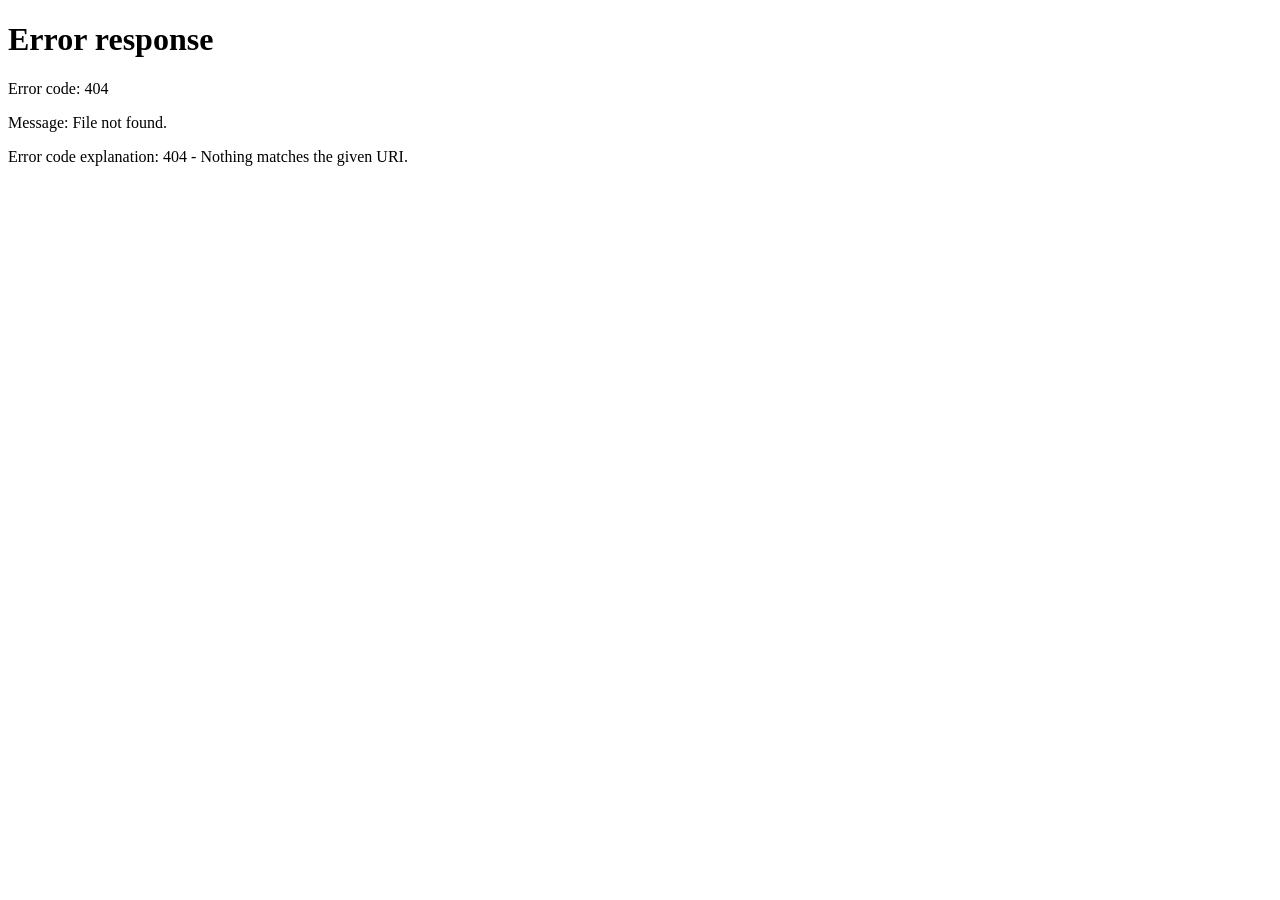
==== auth-service/src/main/resources/templates/dashboard.html @ 46a75a38 "Architecture update, integration and base modules finalised" ====
<!DOCTYPE html>
<html xmlns:th="http://www.thymeleaf.org">
<head>
    <meta charset="UTF-8">
    <title>User Dashboard</title>
    <script src="https://code.jquery.com/jquery-3.6.0.min.js"></script>
    <style>
        body { margin: 0; font-family: 'Segoe UI', sans-serif; background: linear-gradient(135deg, #e0f7fa, #fff3e0); color: #333; }
        .dashboard-container { max-width: 600px; margin: 80px auto; background: white; padding: 2rem; border-radius: 12px; box-shadow: 0 10px 25px rgba(0,0,0,0.1); }
        h1 { text-align: center; color: #00796b; }
        .info { margin-top: 2rem; font-size: 1.2rem; }
        .info p { margin: 0.8rem 0; }
        .label { font-weight: bold; color: #555; }
        .logout { display: block; margin-top: 2rem; text-align: center; }
        .logout button { padding: 10px 20px; background-color: #ff7043; color: white; border: none; cursor: pointer; border-radius: 5px; font-weight: bold; }
        .logout button:hover { background-color: #f4511e; }
    </style>
</head>
<body>
<div class="dashboard-container">
    <h1>Welcome, <span id="username">Loading...</span>!</h1>
    <div class="info">
        <p><span class="label">Role:</span> <span id="role">...</span></p>
        <p><span class="label">Today's Date:</span> <span id="today">...</span></p>
    </div>
    <div class="logout">
        <button onclick="logout()">Logout</button>
    </div>
</div>

<script>
    $(document).ready(function() {
        const token = localStorage.getItem("accessToken");
        if (!token) {
            window.location.href = "/login";
            return;
        }

        $.ajax({
            url: "/api/v1/auth/me",
            method: "GET",
            headers: { "Authorization": "Bearer " + token },
            success: function(data) {
                $("#username").text(data.username);
                $("#role").text(data.roles);
                
                const options = { year: 'numeric', month: 'long', day: 'numeric' };
                $("#today").text(new Date().toLocaleDateString(undefined, options));
            },
            error: function(xhr) {
                if(xhr.status === 401) {
                    // Token likely expired, try refresh or logout
                   // Simple logout for now, ideally implement refresh logic here too
                   logout();
                } else {
                    alert("Failed to load profile.");
                }
            }
        });
    });

    function logout() {
        localStorage.removeItem("accessToken");
        window.location.href = "/login";
    }
</script>
</body>
</html>
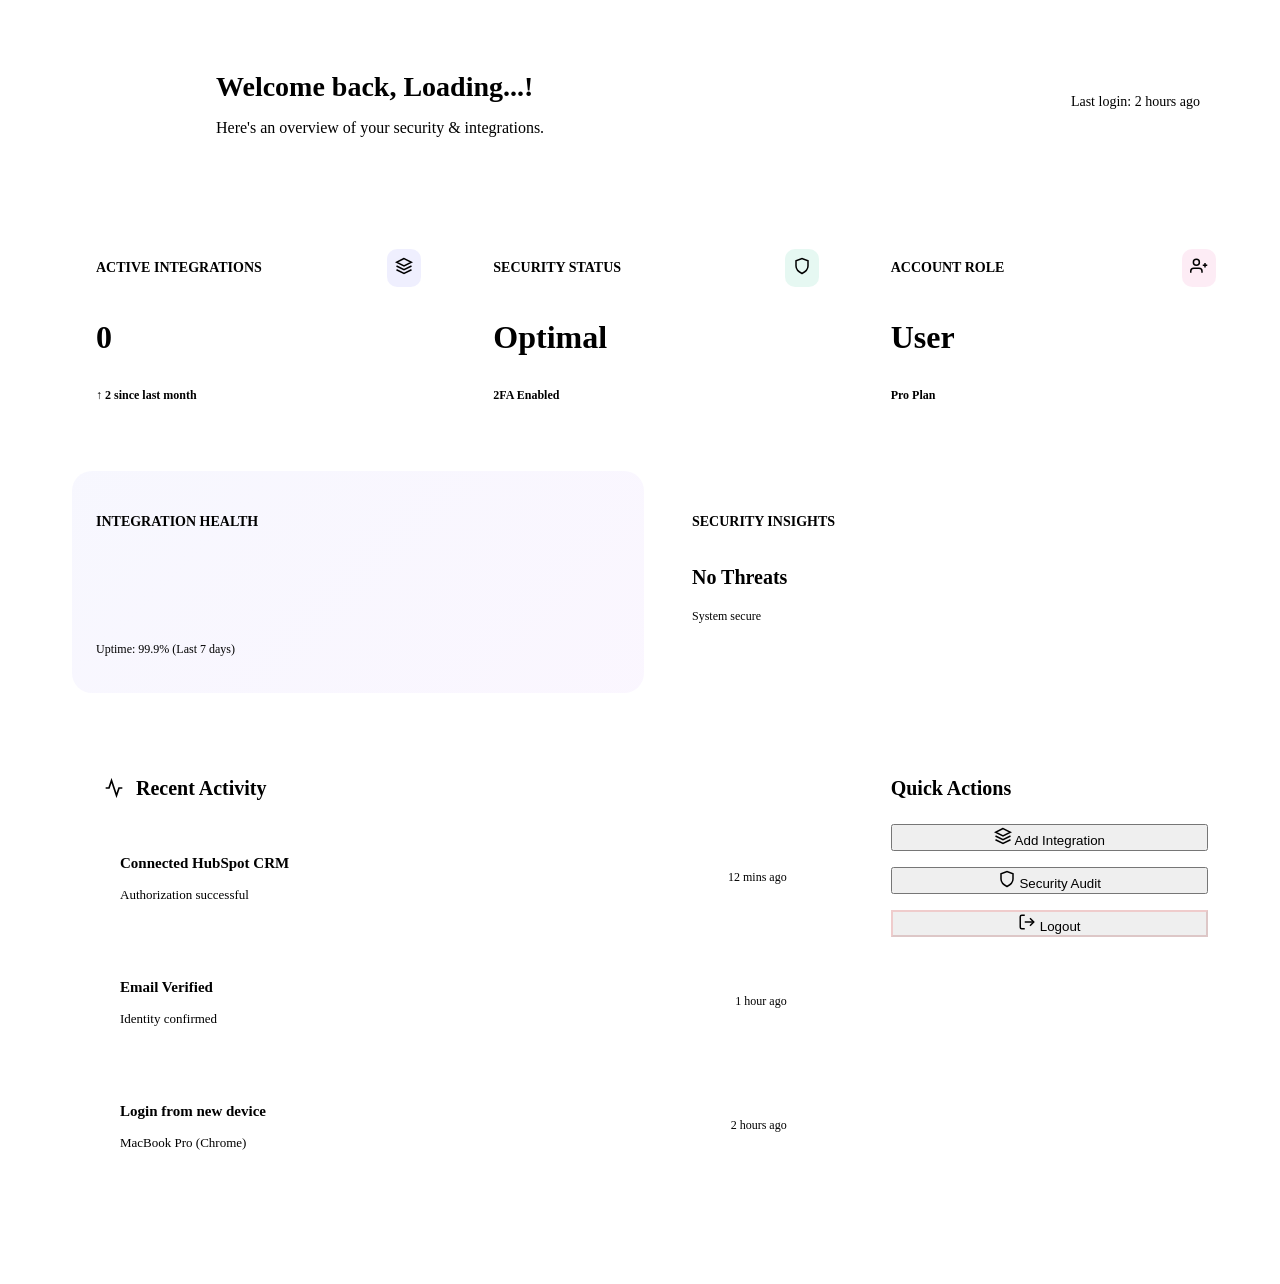
==== commit 16077f2a: "feat: Implement a redesigned dashboard UI with integration management features and new styling, alon" ====
--- a/auth-service/src/main/resources/templates/dashboard.html
+++ b/auth-service/src/main/resources/templates/dashboard.html
@@ -1,68 +1,239 @@
 <!DOCTYPE html>
 <html xmlns:th="http://www.thymeleaf.org">
-<head>
-    <meta charset="UTF-8">
-    <title>User Dashboard</title>
-    <script src="https://code.jquery.com/jquery-3.6.0.min.js"></script>
-    <style>
-        body { margin: 0; font-family: 'Segoe UI', sans-serif; background: linear-gradient(135deg, #e0f7fa, #fff3e0); color: #333; }
-        .dashboard-container { max-width: 600px; margin: 80px auto; background: white; padding: 2rem; border-radius: 12px; box-shadow: 0 10px 25px rgba(0,0,0,0.1); }
-        h1 { text-align: center; color: #00796b; }
-        .info { margin-top: 2rem; font-size: 1.2rem; }
-        .info p { margin: 0.8rem 0; }
-        .label { font-weight: bold; color: #555; }
-        .logout { display: block; margin-top: 2rem; text-align: center; }
-        .logout button { padding: 10px 20px; background-color: #ff7043; color: white; border: none; cursor: pointer; border-radius: 5px; font-weight: bold; }
-        .logout button:hover { background-color: #f4511e; }
-    </style>
-</head>
-<body>
-<div class="dashboard-container">
-    <h1>Welcome, <span id="username">Loading...</span>!</h1>
-    <div class="info">
-        <p><span class="label">Role:</span> <span id="role">...</span></p>
-        <p><span class="label">Today's Date:</span> <span id="today">...</span></p>
+
+<head th:replace="~{fragments :: head('Dashboard')}"></head>
+
+<body style="background-color: var(--bg-darker);">
+    <nav th:replace="~{fragments :: navbar}"></nav>
+
+    <div style="max-width: 1400px; margin: 0 auto; display: flex; gap: 2rem; padding: 0 2rem 4rem;">
+        <!-- Sidebar -->
+        <aside th:replace="~{fragments :: sidebar}"></aside>
+
+        <!-- Main Content -->
+        <main style="flex: 1; display: flex; flex-direction: column; gap: 2rem;">
+            <!-- Profile Hero -->
+            <section class="glass animate-slide-up"
+                style="padding: 2.5rem; border-radius: 24px; display: flex; align-items: center; justify-content: space-between;">
+                <div style="display: flex; align-items: center; gap: 1.5rem;">
+                    <div
+                        style="width: 80px; height: 80px; background: linear-gradient(135deg, var(--primary), var(--secondary)); border-radius: 20px; display: flex; align-items: center; justify-content: center; font-size: 2rem; font-weight: 700; color: white; box-shadow: var(--shadow-lg);">
+                        <span id="user-initial">?</span>
+                    </div>
+                    <div>
+                        <h1 style="font-size: 1.75rem; font-weight: 700; margin-bottom: 0.25rem;">Welcome back, <span
+                                id="display-username" class="text-gradient">Loading...</span>!</h1>
+                        <p style="color: var(--text-muted); font-size: 1rem;">Here's an overview of your security &
+                            integrations.</p>
+                    </div>
+                </div>
+                <div style="text-align: right;">
+                    <p id="today-date" style="font-weight: 600; color: var(--text-main);"></p>
+                    <p style="font-size: 0.875rem; color: var(--text-dim);">Last login: 2 hours ago</p>
+                </div>
+            </section>
+
+            <!-- Stats Grid -->
+            <section style="display: grid; grid-template-columns: repeat(auto-fit, minmax(240px, 1fr)); gap: 1.5rem;"
+                class="animate-slide-up">
+                <div class="glass" style="padding: 1.5rem; border-radius: 20px;">
+                    <div
+                        style="display: flex; align-items: center; justify-content: space-between; margin-bottom: 1rem;">
+                        <span style="color: var(--text-muted); font-size: 0.875rem; font-weight: 600;">ACTIVE
+                            INTEGRATIONS</span>
+                        <div
+                            style="color: var(--primary-light); background: rgba(99, 102, 241, 0.1); padding: 0.5rem; border-radius: 10px;">
+                            <svg width="18" height="18" viewBox="0 0 24 24" fill="none" stroke="currentColor"
+                                stroke-width="2">
+                                <path d="M12 2L2 7l10 5 10-5-10-5zM2 17l10 5 10-5M2 12l10 5 10-5" />
+                            </svg>
+                        </div>
+                    </div>
+                    <p id="integration-count" style="font-size: 2rem; font-weight: 700;">0</p>
+                    <p style="font-size: 0.75rem; color: var(--success); margin-top: 0.5rem; font-weight: 600;">↑ 2
+                        since last month</p>
+                </div>
+
+                <div class="glass" style="padding: 1.5rem; border-radius: 20px;">
+                    <div
+                        style="display: flex; align-items: center; justify-content: space-between; margin-bottom: 1rem;">
+                        <span style="color: var(--text-muted); font-size: 0.875rem; font-weight: 600;">SECURITY
+                            STATUS</span>
+                        <div
+                            style="color: var(--success); background: rgba(16, 185, 129, 0.1); padding: 0.5rem; border-radius: 10px;">
+                            <svg width="18" height="18" viewBox="0 0 24 24" fill="none" stroke="currentColor"
+                                stroke-width="2">
+                                <path d="M12 22s8-4 8-10V5l-8-3-8 3v7c0 6 8 10 8 10z" />
+                            </svg>
+                        </div>
+                    </div>
+                    <p style="font-size: 2rem; font-weight: 700;">Optimal</p>
+                    <p style="font-size: 0.75rem; color: var(--text-dim); margin-top: 0.5rem; font-weight: 600;">2FA
+                        Enabled</p>
+                </div>
+
+                <div class="glass" style="padding: 1.5rem; border-radius: 20px;">
+                    <div
+                        style="display: flex; align-items: center; justify-content: space-between; margin-bottom: 1rem;">
+                        <span style="color: var(--text-muted); font-size: 0.875rem; font-weight: 600;">ACCOUNT
+                            ROLE</span>
+                        <div
+                            style="color: var(--secondary-light); background: rgba(236, 72, 153, 0.1); padding: 0.5rem; border-radius: 10px;">
+                            <svg width="18" height="18" viewBox="0 0 24 24" fill="none" stroke="currentColor"
+                                stroke-width="2">
+                                <path d="M16 21v-2a4 4 0 0 0-4-4H5a4 4 0 0 0-4 4v2" />
+                                <circle cx="8.5" cy="7" r="4" />
+                                <line x1="20" y1="8" x2="20" y2="14" />
+                                <line x1="23" y1="11" x2="17" y2="11" />
+                            </svg>
+                        </div>
+                    </div>
+                    <p id="user-role" style="font-size: 2rem; font-weight: 700;">User</p>
+                    <p style="font-size: 0.75rem; color: var(--text-dim); margin-top: 0.5rem; font-weight: 600;">Pro
+                        Plan</p>
+                </div>
+            </section>
+
+            <!-- Insights Grid -->
+            <section style="display: grid; grid-template-columns: repeat(auto-fit, minmax(300px, 1fr)); gap: 1.5rem;" class="animate-slide-up">
+                <div class="glass" style="padding: 1.5rem; border-radius: 20px; background: linear-gradient(135deg, rgba(99, 102, 241, 0.05), rgba(168, 85, 247, 0.05));">
+                    <h4 style="font-size: 0.875rem; color: var(--text-muted); margin-bottom: 1rem;">INTEGRATION HEALTH</h4>
+                    <div style="display: flex; gap: 1rem; align-items: flex-end;">
+                        <div style="flex: 1; height: 40px; background: var(--success); opacity: 0.3; border-radius: 4px;"></div>
+                        <div style="flex: 1; height: 60px; background: var(--success); opacity: 0.5; border-radius: 4px;"></div>
+                        <div style="flex: 1; height: 30px; background: var(--success); opacity: 0.4; border-radius: 4px;"></div>
+                        <div style="flex: 1; height: 80px; background: var(--success); border-radius: 4px;"></div>
+                        <div style="flex: 1; height: 70px; background: var(--success); opacity: 0.8; border-radius: 4px;"></div>
+                    </div>
+                    <p style="font-size: 0.75rem; color: var(--text-dim); margin-top: 1rem;">Uptime: 99.9% (Last 7 days)</p>
+                </div>
+
+                <div class="glass" style="padding: 1.5rem; border-radius: 20px;">
+                    <h4 style="font-size: 0.875rem; color: var(--text-muted); margin-bottom: 1rem;">SECURITY INSIGHTS</h4>
+                    <div style="display: flex; align-items: center; gap: 1rem;">
+                        <div style="flex: 1;">
+                            <p style="font-size: 1.25rem; font-weight: 700;">No Threats</p>
+                            <p style="font-size: 0.75rem; color: var(--success);">System secure</p>
+                        </div>
+                        <svg width="40" height="40" viewBox="0 0 24 24" fill="none" stroke="var(--success)" stroke-width="2" style="opacity: 0.5;"><circle cx="12" cy="12" r="10"/><path d="m9 12 2 2 4-4"/></svg>
+                    </div>
+                </div>
+            </section>
+
+            <!-- Lower Grid -->
+            <section style="display: grid; grid-template-columns: 2fr 1fr; gap: 1.5rem;" class="animate-slide-up">
+                <!-- Recent Activity -->
+                <div class="glass" style="padding: 2rem; border-radius: 24px;">
+                    <h3
+                        style="font-size: 1.25rem; margin-bottom: 1.5rem; display: flex; align-items: center; gap: 0.75rem;">
+                        <svg width="20" height="20" viewBox="0 0 24 24" fill="none" stroke="currentColor"
+                            stroke-width="2">
+                            <polyline points="22 12 18 12 15 21 9 3 6 12 2 12"></polyline>
+                        </svg>
+                        Recent Activity
+                    </h3>
+                    <div style="display: flex; flex-direction: column; gap: 1rem;">
+                        <div
+                            style="padding: 1rem; border-radius: 12px; background: rgba(255,255,255,0.02); display: flex; justify-content: space-between; align-items: center;">
+                            <div>
+                                <p style="font-weight: 600; font-size: 0.9375rem;">Connected HubSpot CRM</p>
+                                <p style="font-size: 0.8125rem; color: var(--text-dim);">Authorization successful</p>
+                            </div>
+                            <span style="font-size: 0.75rem; color: var(--text-dim);">12 mins ago</span>
+                        </div>
+                        <div
+                            style="padding: 1rem; border-radius: 12px; background: rgba(255,255,255,0.02); display: flex; justify-content: space-between; align-items: center;">
+                            <div>
+                                <p style="font-weight: 600; font-size: 0.9375rem;">Email Verified</p>
+                                <p style="font-size: 0.8125rem; color: var(--text-dim);">Identity confirmed</p>
+                            </div>
+                            <span style="font-size: 0.75rem; color: var(--text-dim);">1 hour ago</span>
+                        </div>
+                        <div
+                            style="padding: 1rem; border-radius: 12px; background: rgba(255,255,255,0.02); display: flex; justify-content: space-between; align-items: center;">
+                            <div>
+                                <p style="font-weight: 600; font-size: 0.9375rem;">Login from new device</p>
+                                <p style="font-size: 0.8125rem; color: var(--text-dim);">MacBook Pro (Chrome)</p>
+                            </div>
+                            <span style="font-size: 0.75rem; color: var(--text-dim);">2 hours ago</span>
+                        </div>
+                    </div>
+                </div>
+
+                <!-- Quick Actions -->
+                <div class="glass"
+                    style="padding: 2rem; border-radius: 24px; display: flex; flex-direction: column; gap: 1rem;">
+                    <h3 style="font-size: 1.25rem; margin-bottom: 0.5rem;">Quick Actions</h3>
+                    <button onclick="window.location.href='/integrations'" class="btn btn-primary"
+                        style="width: 100%; justify-content: flex-start;">
+                        <svg width="18" height="18" viewBox="0 0 24 24" fill="none" stroke="currentColor"
+                            stroke-width="2">
+                            <path d="M12 2L2 7l10 5 10-5-10-5zM2 17l10 5 10-5M2 12l10 5 10-5" />
+                        </svg>
+                        Add Integration
+                    </button>
+                    <button class="btn btn-outline" style="width: 100%; justify-content: flex-start;">
+                        <svg width="18" height="18" viewBox="0 0 24 24" fill="none" stroke="currentColor"
+                            stroke-width="2">
+                            <path d="M12 22s8-4 8-10V5l-8-3-8 3v7c0 6 8 10 8 10z" />
+                        </svg>
+                        Security Audit
+                    </button>
+                    <button onclick="logout()" class="btn btn-outline"
+                        style="width: 100%; justify-content: flex-start; color: var(--danger); border-color: rgba(239, 68, 68, 0.2);">
+                        <svg width="18" height="18" viewBox="0 0 24 24" fill="none" stroke="currentColor"
+                            stroke-width="2">
+                            <path d="M9 21H5a2 2 0 0 1-2-2V5a2 2 0 0 1 2-2h4" />
+                            <polyline points="16 17 21 12 16 7" />
+                            <line x1="21" y1="12" x2="9" y2="12" />
+                        </svg>
+                        Logout
+                    </button>
+                </div>
+            </section>
+        </main>
     </div>
-    <div class="logout">
-        <button onclick="logout()">Logout</button>
-    </div>
-</div>
-
-<script>
-    $(document).ready(function() {
-        const token = localStorage.getItem("accessToken");
-        if (!token) {
-            window.location.href = "/login";
-            return;
+
+    <footer th:replace="~{fragments :: footer}"></footer>
+
+    <script>
+        $(document).ready(function () {
+            // Set current date
+            const options = { weekday: 'long', year: 'numeric', month: 'long', day: 'numeric' };
+            $("#today-date").text(new Date().toLocaleDateString(undefined, options));
+
+            // Fetch User Data
+            $.ajax({
+                url: "/api/v1/auth/me",
+                method: "GET",
+                success: function (data) {
+                    $("#display-username").text(data.username);
+                    $("#user-initial").text(data.username.charAt(0).toUpperCase());
+                    $("#user-role").text(data.roles || 'User');
+
+                    // Fetch Integrations Count
+                    fetchIntegrationsCount(token);
+                },
+                error: function (xhr) {
+                    if (xhr.status === 401) logout();
+                }
+            });
+        });
+
+        function fetchIntegrationsCount(token) {
+            $.ajax({
+                url: "/api/v1/auth/integrations",
+                method: "GET",
+                headers: { "Authorization": "Bearer " + token },
+                success: function (response) {
+                    if (response.data) {
+                        const connectedCount = response.data.filter(i => i.connected).length;
+                        $("#integration-count").text(connectedCount);
+                    }
+                }
+            });
         }
-
-        $.ajax({
-            url: "/api/v1/auth/me",
-            method: "GET",
-            headers: { "Authorization": "Bearer " + token },
-            success: function(data) {
-                $("#username").text(data.username);
-                $("#role").text(data.roles);
-                
-                const options = { year: 'numeric', month: 'long', day: 'numeric' };
-                $("#today").text(new Date().toLocaleDateString(undefined, options));
-            },
-            error: function(xhr) {
-                if(xhr.status === 401) {
-                    // Token likely expired, try refresh or logout
-                   // Simple logout for now, ideally implement refresh logic here too
-                   logout();
-                } else {
-                    alert("Failed to load profile.");
-                }
-            }
-        });
-    });
-
-    function logout() {
-        localStorage.removeItem("accessToken");
-        window.location.href = "/login";
-    }
-</script>
+    </script>
 </body>
-</html>
+
+</html>
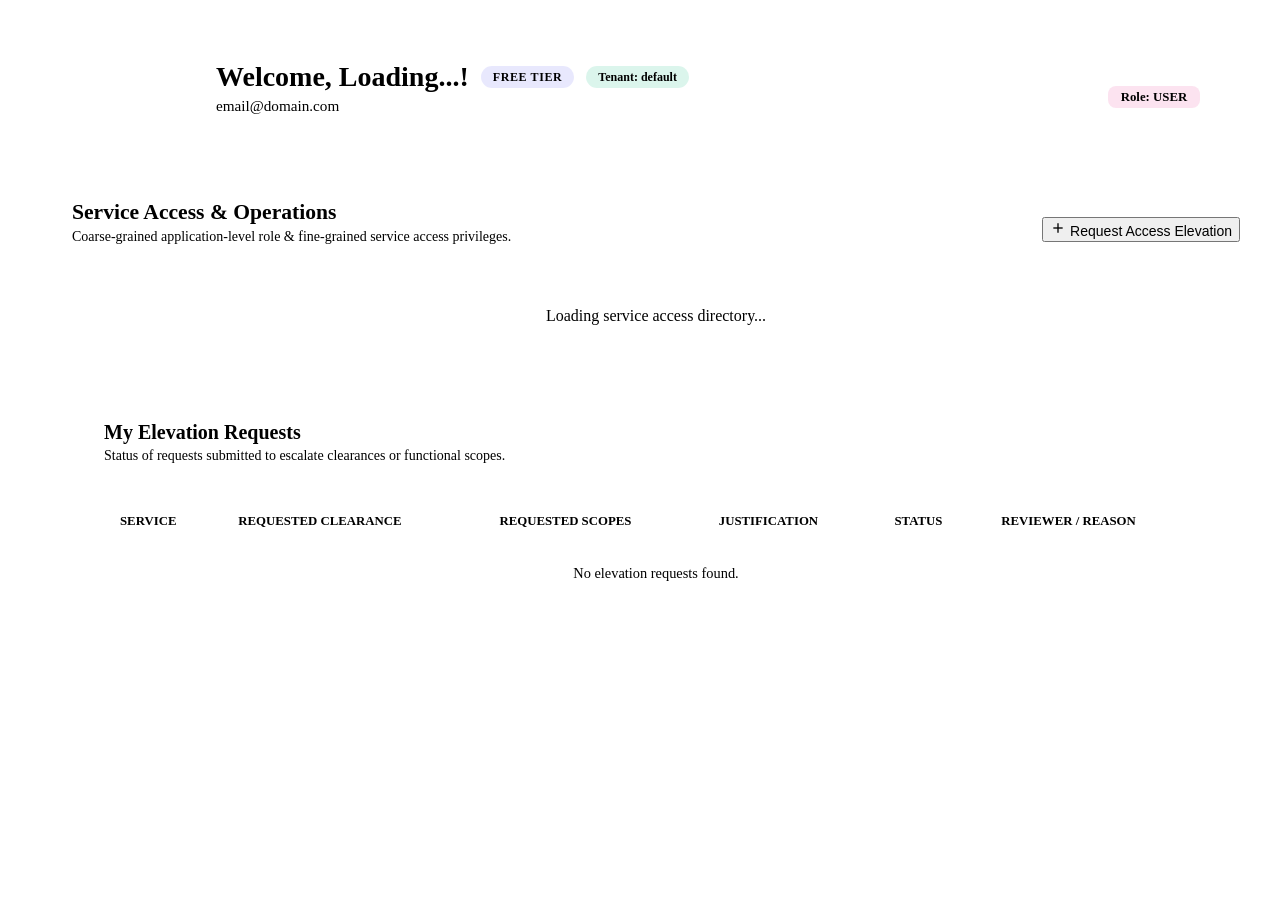
==== commit d71c4cfc: "feat: add core module, promotion and organization management services, and JWKS authentication suppo" ====
--- a/auth-service/src/main/resources/templates/dashboard.html
+++ b/auth-service/src/main/resources/templates/dashboard.html
@@ -1,7 +1,7 @@
 <!DOCTYPE html>
 <html xmlns:th="http://www.thymeleaf.org">
 
-<head th:replace="~{fragments :: head('Dashboard')}"></head>
+<head th:replace="~{fragments :: head('Unified Portal Dashboard')}"></head>
 
 <body style="background-color: var(--bg-darker);">
     <nav th:replace="~{fragments :: navbar}"></nav>
@@ -14,226 +14,881 @@
         <main style="flex: 1; display: flex; flex-direction: column; gap: 2rem;">
             <!-- Profile Hero -->
             <section class="glass animate-slide-up"
-                style="padding: 2.5rem; border-radius: 24px; display: flex; align-items: center; justify-content: space-between;">
+                style="padding: 2.5rem; border-radius: 24px; display: flex; align-items: center; justify-content: space-between; flex-wrap: wrap; gap: 1.5rem;">
                 <div style="display: flex; align-items: center; gap: 1.5rem;">
                     <div
                         style="width: 80px; height: 80px; background: linear-gradient(135deg, var(--primary), var(--secondary)); border-radius: 20px; display: flex; align-items: center; justify-content: center; font-size: 2rem; font-weight: 700; color: white; box-shadow: var(--shadow-lg);">
                         <span id="user-initial">?</span>
                     </div>
                     <div>
-                        <h1 style="font-size: 1.75rem; font-weight: 700; margin-bottom: 0.25rem;">Welcome back, <span
-                                id="display-username" class="text-gradient">Loading...</span>!</h1>
-                        <p style="color: var(--text-muted); font-size: 1rem;">Here's an overview of your security &
-                            integrations.</p>
+                        <div style="display: flex; align-items: center; gap: 0.75rem; flex-wrap: wrap; margin-bottom: 0.25rem;">
+                            <h1 style="font-size: 1.75rem; font-weight: 700; margin: 0;">Welcome, <span
+                                    id="display-username" class="text-gradient">Loading...</span>!</h1>
+                            <span id="tier-badge" class="badge"
+                                style="background: rgba(99, 102, 241, 0.15); border: 1px solid var(--primary-light); color: var(--primary-light); padding: 0.2rem 0.75rem; border-radius: 9999px; font-size: 0.75rem; font-weight: 700; text-transform: uppercase; letter-spacing: 0.05em;">
+                                FREE TIER
+                            </span>
+                            <span id="tenant-badge" class="badge"
+                                style="background: rgba(16, 185, 129, 0.15); border: 1px solid var(--success); color: var(--success); padding: 0.2rem 0.75rem; border-radius: 9999px; font-size: 0.75rem; font-weight: 700;">
+                                Tenant: default
+                            </span>
+                        </div>
+                        <p id="user-email" style="color: var(--text-muted); font-size: 0.95rem; margin: 0;">email@domain.com</p>
                     </div>
                 </div>
                 <div style="text-align: right;">
-                    <p id="today-date" style="font-weight: 600; color: var(--text-main);"></p>
-                    <p style="font-size: 0.875rem; color: var(--text-dim);">Last login: 2 hours ago</p>
+                    <p id="today-date" style="font-weight: 600; color: var(--text-main); margin-bottom: 0.25rem;"></p>
+                    <span id="global-role-badge"
+                        style="background: rgba(236, 72, 153, 0.15); border: 1px solid var(--secondary); color: var(--secondary-light); padding: 0.25rem 0.8rem; border-radius: 8px; font-size: 0.8rem; font-weight: 600;">
+                        Role: USER
+                    </span>
                 </div>
             </section>
 
-            <!-- Stats Grid -->
-            <section style="display: grid; grid-template-columns: repeat(auto-fit, minmax(240px, 1fr)); gap: 1.5rem;"
-                class="animate-slide-up">
-                <div class="glass" style="padding: 1.5rem; border-radius: 20px;">
-                    <div
-                        style="display: flex; align-items: center; justify-content: space-between; margin-bottom: 1rem;">
-                        <span style="color: var(--text-muted); font-size: 0.875rem; font-weight: 600;">ACTIVE
-                            INTEGRATIONS</span>
-                        <div
-                            style="color: var(--primary-light); background: rgba(99, 102, 241, 0.1); padding: 0.5rem; border-radius: 10px;">
-                            <svg width="18" height="18" viewBox="0 0 24 24" fill="none" stroke="currentColor"
-                                stroke-width="2">
-                                <path d="M12 2L2 7l10 5 10-5-10-5zM2 17l10 5 10-5M2 12l10 5 10-5" />
-                            </svg>
+            <!-- Quick Service Access & Dynamic Launcher Grid -->
+            <section id="services-section" class="animate-slide-up">
+                <div style="display: flex; align-items: center; justify-content: space-between; margin-bottom: 1rem;">
+                    <div>
+                        <h2 style="font-size: 1.35rem; font-weight: 700; margin: 0;">Service Access & Operations</h2>
+                        <p style="color: var(--text-muted); font-size: 0.875rem; margin-top: 0.25rem;">
+                            Coarse-grained application-level role & fine-grained service access privileges.
+                        </p>
+                    </div>
+                    <button onclick="openPromotionModal()" class="btn btn-primary" style="font-size: 0.875rem;">
+                        <svg width="16" height="16" viewBox="0 0 24 24" fill="none" stroke="currentColor" stroke-width="2">
+                            <line x1="12" y1="5" x2="12" y2="19"></line>
+                            <line x1="5" y1="12" x2="19" y2="12"></line>
+                        </svg>
+                        Request Access Elevation
+                    </button>
+                </div>
+
+                <!-- Dynamic Service Cards Container -->
+                <div id="service-cards-container" style="display: grid; grid-template-columns: repeat(auto-fit, minmax(360px, 1fr)); gap: 1.5rem;">
+                    <!-- Loading state placeholder -->
+                    <div class="glass" style="padding: 2rem; border-radius: 20px; text-align: center; color: var(--text-muted);">
+                        Loading service access directory...
+                    </div>
+                </div>
+            </section>
+
+            <!-- User Elevation History Section -->
+            <section id="promotions-section" class="glass animate-slide-up" style="padding: 2rem; border-radius: 24px;">
+                <div style="display: flex; align-items: center; justify-content: space-between; margin-bottom: 1.5rem;">
+                    <div>
+                        <h3 style="font-size: 1.25rem; font-weight: 700; margin: 0;">My Elevation Requests</h3>
+                        <p style="color: var(--text-muted); font-size: 0.875rem; margin-top: 0.25rem;">
+                            Status of requests submitted to escalate clearances or functional scopes.
+                        </p>
+                    </div>
+                </div>
+
+                <div style="overflow-x: auto;">
+                    <table style="width: 100%; border-collapse: collapse; text-align: left; font-size: 0.9rem;">
+                        <thead>
+                            <tr style="border-bottom: 1px solid var(--glass-border); color: var(--text-muted); font-size: 0.8rem; text-transform: uppercase;">
+                                <th style="padding: 0.75rem 1rem;">Service</th>
+                                <th style="padding: 0.75rem 1rem;">Requested Clearance</th>
+                                <th style="padding: 0.75rem 1rem;">Requested Scopes</th>
+                                <th style="padding: 0.75rem 1rem;">Justification</th>
+                                <th style="padding: 0.75rem 1rem;">Status</th>
+                                <th style="padding: 0.75rem 1rem;">Reviewer / Reason</th>
+                            </tr>
+                        </thead>
+                        <tbody id="user-requests-table-body">
+                            <tr>
+                                <td colspan="6" style="padding: 1.5rem 1rem; text-align: center; color: var(--text-dim);">
+                                    No elevation requests found.
+                                </td>
+                            </tr>
+                        </tbody>
+                    </table>
+                </div>
+            </section>
+
+            <!-- Admin Section: Organization & Tenant Management (Admins Only) -->
+            <section id="admin-org-section" class="glass animate-slide-up" style="padding: 2rem; border-radius: 24px; display: none;">
+                <div style="display: flex; align-items: center; justify-content: space-between; margin-bottom: 1.5rem; flex-wrap: wrap; gap: 1rem;">
+                    <div>
+                        <div style="display: flex; align-items: center; gap: 0.5rem;">
+                            <h3 style="font-size: 1.25rem; font-weight: 700; margin: 0;">Tenant Organizations (Admin CRUD)</h3>
+                            <span class="badge" style="background: rgba(239, 68, 68, 0.2); color: var(--danger); font-size: 0.7rem; padding: 2px 8px; border-radius: 6px; font-weight: 700;">ADMIN ONLY</span>
                         </div>
-                    </div>
-                    <p id="integration-count" style="font-size: 2rem; font-weight: 700;">0</p>
-                    <p style="font-size: 0.75rem; color: var(--success); margin-top: 0.5rem; font-weight: 600;">↑ 2
-                        since last month</p>
-                </div>
-
-                <div class="glass" style="padding: 1.5rem; border-radius: 20px;">
-                    <div
-                        style="display: flex; align-items: center; justify-content: space-between; margin-bottom: 1rem;">
-                        <span style="color: var(--text-muted); font-size: 0.875rem; font-weight: 600;">SECURITY
-                            STATUS</span>
-                        <div
-                            style="color: var(--success); background: rgba(16, 185, 129, 0.1); padding: 0.5rem; border-radius: 10px;">
-                            <svg width="18" height="18" viewBox="0 0 24 24" fill="none" stroke="currentColor"
-                                stroke-width="2">
-                                <path d="M12 22s8-4 8-10V5l-8-3-8 3v7c0 6 8 10 8 10z" />
-                            </svg>
-                        </div>
-                    </div>
-                    <p style="font-size: 2rem; font-weight: 700;">Optimal</p>
-                    <p style="font-size: 0.75rem; color: var(--text-dim); margin-top: 0.5rem; font-weight: 600;">2FA
-                        Enabled</p>
-                </div>
-
-                <div class="glass" style="padding: 1.5rem; border-radius: 20px;">
-                    <div
-                        style="display: flex; align-items: center; justify-content: space-between; margin-bottom: 1rem;">
-                        <span style="color: var(--text-muted); font-size: 0.875rem; font-weight: 600;">ACCOUNT
-                            ROLE</span>
-                        <div
-                            style="color: var(--secondary-light); background: rgba(236, 72, 153, 0.1); padding: 0.5rem; border-radius: 10px;">
-                            <svg width="18" height="18" viewBox="0 0 24 24" fill="none" stroke="currentColor"
-                                stroke-width="2">
-                                <path d="M16 21v-2a4 4 0 0 0-4-4H5a4 4 0 0 0-4 4v2" />
-                                <circle cx="8.5" cy="7" r="4" />
-                                <line x1="20" y1="8" x2="20" y2="14" />
-                                <line x1="23" y1="11" x2="17" y2="11" />
-                            </svg>
-                        </div>
-                    </div>
-                    <p id="user-role" style="font-size: 2rem; font-weight: 700;">User</p>
-                    <p style="font-size: 0.75rem; color: var(--text-dim); margin-top: 0.5rem; font-weight: 600;">Pro
-                        Plan</p>
+                        <p style="color: var(--text-muted); font-size: 0.875rem; margin-top: 0.25rem;">
+                            Manage organizations acting as canonical tenant specifiers (`tenant_id`).
+                        </p>
+                    </div>
+                    <div style="display: flex; gap: 0.75rem;">
+                        <button onclick="openCreateOrgModal()" class="btn btn-primary" style="font-size: 0.85rem; padding: 0.5rem 1rem;">
+                            + New Organization
+                        </button>
+                        <button onclick="openAssignUserModal()" class="btn btn-outline" style="font-size: 0.85rem; padding: 0.5rem 1rem;">
+                            Assign User to Org
+                        </button>
+                    </div>
+                </div>
+
+                <div style="overflow-x: auto;">
+                    <table style="width: 100%; border-collapse: collapse; text-align: left; font-size: 0.9rem;">
+                        <thead>
+                            <tr style="border-bottom: 1px solid var(--glass-border); color: var(--text-muted); font-size: 0.8rem; text-transform: uppercase;">
+                                <th style="padding: 0.75rem 1rem;">ID</th>
+                                <th style="padding: 0.75rem 1rem;">Tenant Code</th>
+                                <th style="padding: 0.75rem 1rem;">Organization Name</th>
+                                <th style="padding: 0.75rem 1rem;">Description</th>
+                                <th style="padding: 0.75rem 1rem;">Status</th>
+                                <th style="padding: 0.75rem 1rem;">Actions</th>
+                            </tr>
+                        </thead>
+                        <tbody id="orgs-table-body">
+                            <tr>
+                                <td colspan="6" style="padding: 1.5rem 1rem; text-align: center; color: var(--text-dim);">
+                                    Loading organizations...
+                                </td>
+                            </tr>
+                        </tbody>
+                    </table>
                 </div>
             </section>
 
-            <!-- Insights Grid -->
-            <section style="display: grid; grid-template-columns: repeat(auto-fit, minmax(300px, 1fr)); gap: 1.5rem;" class="animate-slide-up">
-                <div class="glass" style="padding: 1.5rem; border-radius: 20px; background: linear-gradient(135deg, rgba(99, 102, 241, 0.05), rgba(168, 85, 247, 0.05));">
-                    <h4 style="font-size: 0.875rem; color: var(--text-muted); margin-bottom: 1rem;">INTEGRATION HEALTH</h4>
-                    <div style="display: flex; gap: 1rem; align-items: flex-end;">
-                        <div style="flex: 1; height: 40px; background: var(--success); opacity: 0.3; border-radius: 4px;"></div>
-                        <div style="flex: 1; height: 60px; background: var(--success); opacity: 0.5; border-radius: 4px;"></div>
-                        <div style="flex: 1; height: 30px; background: var(--success); opacity: 0.4; border-radius: 4px;"></div>
-                        <div style="flex: 1; height: 80px; background: var(--success); border-radius: 4px;"></div>
-                        <div style="flex: 1; height: 70px; background: var(--success); opacity: 0.8; border-radius: 4px;"></div>
-                    </div>
-                    <p style="font-size: 0.75rem; color: var(--text-dim); margin-top: 1rem;">Uptime: 99.9% (Last 7 days)</p>
-                </div>
-
-                <div class="glass" style="padding: 1.5rem; border-radius: 20px;">
-                    <h4 style="font-size: 0.875rem; color: var(--text-muted); margin-bottom: 1rem;">SECURITY INSIGHTS</h4>
-                    <div style="display: flex; align-items: center; gap: 1rem;">
-                        <div style="flex: 1;">
-                            <p style="font-size: 1.25rem; font-weight: 700;">No Threats</p>
-                            <p style="font-size: 0.75rem; color: var(--success);">System secure</p>
-                        </div>
-                        <svg width="40" height="40" viewBox="0 0 24 24" fill="none" stroke="var(--success)" stroke-width="2" style="opacity: 0.5;"><circle cx="12" cy="12" r="10"/><path d="m9 12 2 2 4-4"/></svg>
-                    </div>
-                </div>
-            </section>
-
-            <!-- Lower Grid -->
-            <section style="display: grid; grid-template-columns: 2fr 1fr; gap: 1.5rem;" class="animate-slide-up">
-                <!-- Recent Activity -->
-                <div class="glass" style="padding: 2rem; border-radius: 24px;">
-                    <h3
-                        style="font-size: 1.25rem; margin-bottom: 1.5rem; display: flex; align-items: center; gap: 0.75rem;">
-                        <svg width="20" height="20" viewBox="0 0 24 24" fill="none" stroke="currentColor"
-                            stroke-width="2">
-                            <polyline points="22 12 18 12 15 21 9 3 6 12 2 12"></polyline>
-                        </svg>
-                        Recent Activity
-                    </h3>
-                    <div style="display: flex; flex-direction: column; gap: 1rem;">
-                        <div
-                            style="padding: 1rem; border-radius: 12px; background: rgba(255,255,255,0.02); display: flex; justify-content: space-between; align-items: center;">
-                            <div>
-                                <p style="font-weight: 600; font-size: 0.9375rem;">Connected HubSpot CRM</p>
-                                <p style="font-size: 0.8125rem; color: var(--text-dim);">Authorization successful</p>
-                            </div>
-                            <span style="font-size: 0.75rem; color: var(--text-dim);">12 mins ago</span>
-                        </div>
-                        <div
-                            style="padding: 1rem; border-radius: 12px; background: rgba(255,255,255,0.02); display: flex; justify-content: space-between; align-items: center;">
-                            <div>
-                                <p style="font-weight: 600; font-size: 0.9375rem;">Email Verified</p>
-                                <p style="font-size: 0.8125rem; color: var(--text-dim);">Identity confirmed</p>
-                            </div>
-                            <span style="font-size: 0.75rem; color: var(--text-dim);">1 hour ago</span>
-                        </div>
-                        <div
-                            style="padding: 1rem; border-radius: 12px; background: rgba(255,255,255,0.02); display: flex; justify-content: space-between; align-items: center;">
-                            <div>
-                                <p style="font-weight: 600; font-size: 0.9375rem;">Login from new device</p>
-                                <p style="font-size: 0.8125rem; color: var(--text-dim);">MacBook Pro (Chrome)</p>
-                            </div>
-                            <span style="font-size: 0.75rem; color: var(--text-dim);">2 hours ago</span>
-                        </div>
-                    </div>
-                </div>
-
-                <!-- Quick Actions -->
-                <div class="glass"
-                    style="padding: 2rem; border-radius: 24px; display: flex; flex-direction: column; gap: 1rem;">
-                    <h3 style="font-size: 1.25rem; margin-bottom: 0.5rem;">Quick Actions</h3>
-                    <button onclick="window.location.href='/integrations'" class="btn btn-primary"
-                        style="width: 100%; justify-content: flex-start;">
-                        <svg width="18" height="18" viewBox="0 0 24 24" fill="none" stroke="currentColor"
-                            stroke-width="2">
-                            <path d="M12 2L2 7l10 5 10-5-10-5zM2 17l10 5 10-5M2 12l10 5 10-5" />
-                        </svg>
-                        Add Integration
-                    </button>
-                    <button class="btn btn-outline" style="width: 100%; justify-content: flex-start;">
-                        <svg width="18" height="18" viewBox="0 0 24 24" fill="none" stroke="currentColor"
-                            stroke-width="2">
-                            <path d="M12 22s8-4 8-10V5l-8-3-8 3v7c0 6 8 10 8 10z" />
-                        </svg>
-                        Security Audit
-                    </button>
-                    <button onclick="logout()" class="btn btn-outline"
-                        style="width: 100%; justify-content: flex-start; color: var(--danger); border-color: rgba(239, 68, 68, 0.2);">
-                        <svg width="18" height="18" viewBox="0 0 24 24" fill="none" stroke="currentColor"
-                            stroke-width="2">
-                            <path d="M9 21H5a2 2 0 0 1-2-2V5a2 2 0 0 1 2-2h4" />
-                            <polyline points="16 17 21 12 16 7" />
-                            <line x1="21" y1="12" x2="9" y2="12" />
-                        </svg>
-                        Logout
-                    </button>
+            <!-- Admin Section: Pending Access Promotion Approvals (Admins Only) -->
+            <section id="admin-approvals-section" class="glass animate-slide-up" style="padding: 2rem; border-radius: 24px; display: none;">
+                <div style="margin-bottom: 1.5rem;">
+                    <div style="display: flex; align-items: center; gap: 0.5rem;">
+                        <h3 style="font-size: 1.25rem; font-weight: 700; margin: 0;">Pending Promotion Requests</h3>
+                        <span id="pending-count-badge" class="badge" style="background: rgba(245, 158, 11, 0.2); color: var(--warning); font-size: 0.75rem; padding: 2px 8px; border-radius: 6px; font-weight: 700;">0 PENDING</span>
+                    </div>
+                    <p style="color: var(--text-muted); font-size: 0.875rem; margin-top: 0.25rem;">
+                        Approving dispatches authenticated API calls to respective downstream services and updates local tables.
+                    </p>
+                </div>
+
+                <div style="overflow-x: auto;">
+                    <table style="width: 100%; border-collapse: collapse; text-align: left; font-size: 0.9rem;">
+                        <thead>
+                            <tr style="border-bottom: 1px solid var(--glass-border); color: var(--text-muted); font-size: 0.8rem; text-transform: uppercase;">
+                                <th style="padding: 0.75rem 1rem;">User</th>
+                                <th style="padding: 0.75rem 1rem;">Tenant</th>
+                                <th style="padding: 0.75rem 1rem;">Service</th>
+                                <th style="padding: 0.75rem 1rem;">Target Clearance</th>
+                                <th style="padding: 0.75rem 1rem;">Target Scopes</th>
+                                <th style="padding: 0.75rem 1rem;">Justification</th>
+                                <th style="padding: 0.75rem 1rem;">Actions</th>
+                            </tr>
+                        </thead>
+                        <tbody id="admin-pending-table-body">
+                            <tr>
+                                <td colspan="7" style="padding: 1.5rem 1rem; text-align: center; color: var(--text-dim);">
+                                    No pending approvals.
+                                </td>
+                            </tr>
+                        </tbody>
+                    </table>
                 </div>
             </section>
         </main>
     </div>
 
+    <!-- Modal: Request Access Elevation -->
+    <div id="elevation-modal" style="display: none; position: fixed; inset: 0; background: rgba(0,0,0,0.7); backdrop-filter: blur(8px); z-index: 200; align-items: center; justify-content: center;">
+        <div class="glass" style="background: var(--bg-dark); border-radius: 24px; padding: 2.5rem; width: 100%; max-width: 520px; box-shadow: var(--shadow-xl);">
+            <h3 style="font-size: 1.35rem; font-weight: 700; margin-bottom: 0.5rem;">Request Access Elevation</h3>
+            <p style="color: var(--text-muted); font-size: 0.875rem; margin-bottom: 1.5rem;">
+                Submit an elevation request. Once approved by an Administrator, your permissions will be synchronized downstream.
+            </p>
+
+            <form id="elevation-form">
+                <div class="input-group">
+                    <label class="input-label">Target Service</label>
+                    <select id="elev-service" class="auth-input" style="background: rgba(255,255,255,0.05);">
+                        <option value="kitchome-rag" style="background: var(--bg-dark);">Kitchome RAG Service</option>
+                    </select>
+                </div>
+
+                <div class="input-group">
+                    <label class="input-label">Desired Clearance Level</label>
+                    <select id="elev-clearance" class="auth-input" style="background: rgba(255,255,255,0.05);">
+                        <option value="1" style="background: var(--bg-dark);">Level 1 - Public</option>
+                        <option value="2" style="background: var(--bg-dark);">Level 2 - Internal Confidential</option>
+                        <option value="3" style="background: var(--bg-dark);">Level 3 - Secret / Restricted</option>
+                    </select>
+                </div>
+
+                <div class="input-group">
+                    <label class="input-label">Requested Functional Scopes</label>
+                    <div style="display: flex; flex-direction: column; gap: 0.5rem; padding: 0.5rem 0;">
+                        <label style="display: flex; align-items: center; gap: 0.5rem; font-size: 0.9rem; cursor: pointer;">
+                            <input type="checkbox" name="elev-scope" value="rag:read" checked>
+                            <span><code>rag:read</code> (Query knowledge base)</span>
+                        </label>
+                        <label style="display: flex; align-items: center; gap: 0.5rem; font-size: 0.9rem; cursor: pointer;">
+                            <input type="checkbox" name="elev-scope" value="ingestion:write">
+                            <span><code>ingestion:write</code> (Upload & index documents)</span>
+                        </label>
+                        <label style="display: flex; align-items: center; gap: 0.5rem; font-size: 0.9rem; cursor: pointer;">
+                            <input type="checkbox" name="elev-scope" value="admin:manage">
+                            <span><code>admin:manage</code> (Tenant governance)</span>
+                        </label>
+                    </div>
+                </div>
+
+                <div class="input-group">
+                    <label class="input-label">Business Justification</label>
+                    <textarea id="elev-justification" class="auth-input" rows="3" placeholder="Explain why elevated access is required..." required style="resize: vertical;"></textarea>
+                </div>
+
+                <div style="display: flex; gap: 1rem; justify-content: flex-end; margin-top: 1.5rem;">
+                    <button type="button" onclick="closePromotionModal()" class="btn btn-outline" style="padding: 0.6rem 1.25rem;">Cancel</button>
+                    <button type="submit" class="btn btn-primary" style="padding: 0.6rem 1.25rem;">Submit Request</button>
+                </div>
+            </form>
+        </div>
+    </div>
+
+    <!-- Modal: Create Organization (Admin) -->
+    <div id="create-org-modal" style="display: none; position: fixed; inset: 0; background: rgba(0,0,0,0.7); backdrop-filter: blur(8px); z-index: 200; align-items: center; justify-content: center;">
+        <div class="glass" style="background: var(--bg-dark); border-radius: 24px; padding: 2.5rem; width: 100%; max-width: 480px; box-shadow: var(--shadow-xl);">
+            <h3 style="font-size: 1.35rem; font-weight: 700; margin-bottom: 0.5rem;">Create Organization (Tenant)</h3>
+            <p style="color: var(--text-muted); font-size: 0.875rem; margin-bottom: 1.5rem;">
+                Each organization defines a canonical tenant partition (`tenant_id`).
+            </p>
+
+            <form id="create-org-form">
+                <div class="input-group">
+                    <label class="input-label">Organization Name</label>
+                    <input type="text" id="org-name" class="auth-input" placeholder="e.g. Acme Culinary Labs" required>
+                </div>
+                <div class="input-group">
+                    <label class="input-label">Tenant Code (Unique Slug)</label>
+                    <input type="text" id="org-code" class="auth-input" placeholder="e.g. acme_corp" required pattern="[a-zA-Z0-9_-]+">
+                </div>
+                <div class="input-group">
+                    <label class="input-label">Description</label>
+                    <textarea id="org-desc" class="auth-input" rows="2" placeholder="Brief organization summary..."></textarea>
+                </div>
+
+                <div style="display: flex; gap: 1rem; justify-content: flex-end; margin-top: 1.5rem;">
+                    <button type="button" onclick="closeCreateOrgModal()" class="btn btn-outline" style="padding: 0.6rem 1.25rem;">Cancel</button>
+                    <button type="submit" class="btn btn-primary" style="padding: 0.6rem 1.25rem;">Create Organization</button>
+                </div>
+            </form>
+        </div>
+    </div>
+
+    <!-- Modal: Assign User to Org (Admin) -->
+    <div id="assign-user-modal" style="display: none; position: fixed; inset: 0; background: rgba(0,0,0,0.7); backdrop-filter: blur(8px); z-index: 200; align-items: center; justify-content: center;">
+        <div class="glass" style="background: var(--bg-dark); border-radius: 24px; padding: 2.5rem; width: 100%; max-width: 450px; box-shadow: var(--shadow-xl);">
+            <h3 style="font-size: 1.35rem; font-weight: 700; margin-bottom: 0.5rem;">Assign Member to Tenant</h3>
+            <p style="color: var(--text-muted); font-size: 0.875rem; margin-bottom: 1.5rem;">
+                Assign a user to an organization to scope their downstream tenant boundaries.
+            </p>
+
+            <form id="assign-user-form">
+                <div class="input-group">
+                    <label class="input-label">Username</label>
+                    <input type="text" id="assign-username" class="auth-input" placeholder="e.g. chef_john" required>
+                </div>
+                <div class="input-group">
+                    <label class="input-label">Target Organization Tenant Code</label>
+                    <input type="text" id="assign-org-code" class="auth-input" placeholder="e.g. acme_corp" required>
+                </div>
+
+                <div style="display: flex; gap: 1rem; justify-content: flex-end; margin-top: 1.5rem;">
+                    <button type="button" onclick="closeAssignUserModal()" class="btn btn-outline" style="padding: 0.6rem 1.25rem;">Cancel</button>
+                    <button type="submit" class="btn btn-primary" style="padding: 0.6rem 1.25rem;">Assign Member</button>
+                </div>
+            </form>
+        </div>
+    </div>
+
+    <!-- Modal: Document Ingestion & History Studio -->
+    <div id="ingestion-history-modal" style="display: none; position: fixed; inset: 0; background: rgba(0,0,0,0.7); backdrop-filter: blur(8px); z-index: 200; align-items: center; justify-content: center;">
+        <div class="glass" style="background: var(--bg-dark); border-radius: 24px; padding: 2.5rem; width: 100%; max-width: 800px; max-height: 85vh; overflow-y: auto; box-shadow: var(--shadow-xl);">
+            <div style="display: flex; align-items: center; justify-content: space-between; margin-bottom: 1.5rem;">
+                <div>
+                    <h3 style="font-size: 1.35rem; font-weight: 700; margin: 0;">Document Ingestion & History Studio</h3>
+                    <p style="color: var(--text-muted); font-size: 0.875rem; margin-top: 0.25rem;">
+                        View your personal ingestion history, check indexing statuses, and manually retry failed tasks.
+                    </p>
+                </div>
+                <button type="button" onclick="closeIngestionModal()" class="btn btn-outline" style="padding: 0.35rem 0.75rem; font-size: 0.8rem;">✕ Close</button>
+            </div>
+
+            <!-- Ingest Quick Form Toggle -->
+            <details style="margin-bottom: 1.5rem; background: rgba(255,255,255,0.02); border: 1px solid var(--glass-border); border-radius: 12px; padding: 1rem;">
+                <summary style="font-weight: 600; cursor: pointer; color: var(--primary-light);">+ Ingest New Document into Kitchome RAG</summary>
+                <form id="quick-ingest-form" style="margin-top: 1rem;">
+                    <div style="display: grid; grid-template-columns: 1fr 1fr; gap: 1rem;">
+                        <div class="input-group">
+                            <label class="input-label">Document ID</label>
+                            <input type="text" id="modal-doc-id" class="auth-input" placeholder="e.g. recipe_creme_brulee" required>
+                        </div>
+                        <div class="input-group">
+                            <label class="input-label">Document Title</label>
+                            <input type="text" id="modal-doc-title" class="auth-input" placeholder="e.g. Classic Vanilla Creme Brulee" required>
+                        </div>
+                    </div>
+                    <div class="input-group">
+                        <label class="input-label">Content / Markdown</label>
+                        <textarea id="modal-doc-content" class="auth-input" rows="3" placeholder="Enter culinary content..." required></textarea>
+                    </div>
+                    <div style="display: flex; justify-content: flex-end;">
+                        <button type="submit" class="btn btn-primary" style="font-size: 0.85rem; padding: 0.5rem 1.25rem;">Submit Ingestion</button>
+                    </div>
+                </form>
+            </details>
+
+            <!-- Ingestion History Table -->
+            <div style="display: flex; align-items: center; justify-content: space-between; margin-bottom: 0.75rem;">
+                <h4 style="font-size: 1.05rem; font-weight: 600; margin: 0;">Your Ingestion Ledger</h4>
+                <div style="display: flex; gap: 0.5rem;">
+                    <a href="http://localhost:8501" target="_blank" style="font-size: 0.8rem; color: var(--secondary-light); text-decoration: underline; margin-top: 4px;">
+                        Open Streamlit Studio ↗
+                    </a>
+                    <button onclick="loadModalIngestionHistory()" class="btn btn-outline" style="padding: 0.25rem 0.6rem; font-size: 0.75rem;">🔄 Refresh</button>
+                </div>
+            </div>
+
+            <div style="overflow-x: auto;">
+                <table style="width: 100%; border-collapse: collapse; text-align: left; font-size: 0.85rem;">
+                    <thead>
+                        <tr style="border-bottom: 1px solid var(--glass-border); color: var(--text-muted); font-size: 0.75rem; text-transform: uppercase;">
+                            <th style="padding: 0.5rem 0.75rem;">Document</th>
+                            <th style="padding: 0.5rem 0.75rem;">Status</th>
+                            <th style="padding: 0.5rem 0.75rem;">Chunks</th>
+                            <th style="padding: 0.5rem 0.75rem;">Retries</th>
+                            <th style="padding: 0.5rem 0.75rem;">Date</th>
+                            <th style="padding: 0.5rem 0.75rem;">Action</th>
+                        </tr>
+                    </thead>
+                    <tbody id="modal-ingestion-table-body">
+                        <tr>
+                            <td colspan="6" style="padding: 1.5rem 0.75rem; text-align: center; color: var(--text-dim);">
+                                Loading ingestion history...
+                            </td>
+                        </tr>
+                    </tbody>
+                </table>
+            </div>
+        </div>
+    </div>
+
     <footer th:replace="~{fragments :: footer}"></footer>
 
     <script>
+        let currentUserProfile = null;
+        let isAdminUser = false;
+
         $(document).ready(function () {
             // Set current date
-            const options = { weekday: 'long', year: 'numeric', month: 'long', day: 'numeric' };
+            const options = { weekday: "long", year: "numeric", month: "long", day: "numeric" };
             $("#today-date").text(new Date().toLocaleDateString(undefined, options));
 
-            // Fetch User Data
-            $.ajax({
-                url: "/api/v1/auth/me",
+            // Load Unified Profile & Access Overview
+            loadUnifiedProfile();
+
+            // Elevation Request Form Submit
+            $("#elevation-form").on("submit", function (e) {
+                e.preventDefault();
+                submitPromotionRequest();
+            });
+
+            // Create Org Form Submit
+            $("#create-org-form").on("submit", function (e) {
+                e.preventDefault();
+                submitCreateOrg();
+            });
+
+            // Assign User Form Submit
+            $("#assign-user-form").on("submit", function (e) {
+                e.preventDefault();
+                submitAssignUser();
+            });
+        });
+
+        function loadUnifiedProfile() {
+            $.ajax({
+                url: "/api/v1/promotions/profile-overview",
                 method: "GET",
-                success: function (data) {
-                    $("#display-username").text(data.username);
-                    $("#user-initial").text(data.username.charAt(0).toUpperCase());
-                    $("#user-role").text(data.roles || 'User');
-
-                    // Fetch Integrations Count
-                    fetchIntegrationsCount(token);
+                success: function (response) {
+                    if (response.payload) {
+                        currentUserProfile = response.payload;
+                        renderProfile(currentUserProfile);
+                        renderServiceCards(currentUserProfile.serviceAccess || []);
+                        renderUserRequests(currentUserProfile.pendingRequests || []);
+
+                        isAdminUser = (currentUserProfile.roles && currentUserProfile.roles.includes("ADMIN"));
+                        if (isAdminUser) {
+                            $("#admin-org-section").show();
+                            $("#admin-approvals-section").show();
+                            $("#nav-admin-orgs").show();
+                            loadOrganizations();
+                            loadAdminPendingApprovals();
+                        }
+                    }
                 },
                 error: function (xhr) {
-                    if (xhr.status === 401) logout();
+                    if (xhr.status === 401) {
+                        window.location.href = "/login";
+                    }
+                }
+            });
+        }
+
+        function renderProfile(user) {
+            let displayName = user.username ? user.username.split("@")[0] : "User";
+            $("#display-username").text(displayName);
+            $("#user-initial").text(displayName.charAt(0).toUpperCase());
+            $("#user-email").text(user.email || "No email on record");
+
+            let tierName = (user.tier || "FREE").toUpperCase();
+            $("#tier-badge").text(tierName + " TIER");
+            if (tierName === "ENTERPRISE") {
+                $("#tier-badge").css({ background: "rgba(236,72,153,0.15)", borderColor: "var(--secondary)", color: "var(--secondary-light)" });
+            } else if (tierName === "PREMIUM" || tierName === "SCHOLAR") {
+                $("#tier-badge").css({ background: "rgba(99,102,241,0.15)", borderColor: "var(--primary)", color: "var(--primary-light)" });
+            }
+
+            let tenantName = user.organizationName ? (user.organizationName + " (" + user.tenantId + ")") : ("Tenant: " + (user.tenantId || "default"));
+            $("#tenant-badge").text(tenantName);
+
+            let roleStr = user.roles ? user.roles : "ROLE_USER";
+            $("#global-role-badge").text("Role: " + roleStr.replace("ROLE_", ""));
+        }
+
+        function renderServiceCards(services) {
+            const container = $("#service-cards-container");
+            container.empty();
+
+            if (!services || services.length === 0) {
+                container.html('<div class="glass" style="padding: 2rem; border-radius: 20px; text-align: center; color: var(--text-dim); grid-column: 1 / -1;">No service access entries registered in look-up table.</div>');
+                return;
+            }
+
+            services.forEach(svc => {
+                const isApproved = svc.status === "APPROVED";
+                const clearance = svc.clearanceLevel || 1;
+                const scopes = svc.grantedScopes ? svc.grantedScopes.split(",") : [];
+
+                const hasRead = scopes.includes("rag:read") || scopes.includes("*");
+                const hasIngest = scopes.includes("ingestion:write") || scopes.includes("*");
+                const hasAdmin = scopes.includes("admin:manage") || scopes.includes("*") || isAdminUser;
+
+                let clearanceLabel = "Level " + clearance + " (Public)";
+                let clearanceColor = "var(--text-muted)";
+                if (clearance === 2) {
+                    clearanceLabel = "Level 2 (Internal)";
+                    clearanceColor = "var(--warning)";
+                } else if (clearance >= 3) {
+                    clearanceLabel = "Level 3 (Confidential)";
+                    clearanceColor = "var(--danger)";
+                }
+
+                let cardHtml = `
+                <div class="glass" style="padding: 1.75rem; border-radius: 20px; display: flex; flex-direction: column; justify-content: space-between; border-left: 4px solid ${isApproved ? "var(--success)" : "var(--warning)"};">
+                    <div>
+                        <div style="display: flex; align-items: center; justify-content: space-between; margin-bottom: 1rem;">
+                            <div style="display: flex; align-items: center; gap: 0.75rem;">
+                                <div style="width: 42px; height: 42px; background: rgba(99, 102, 241, 0.1); border-radius: 12px; display: flex; align-items: center; justify-content: center; color: var(--primary-light);">
+                                    <svg width="22" height="22" viewBox="0 0 24 24" fill="none" stroke="currentColor" stroke-width="2">
+                                        <path d="M4 19.5A2.5 2.5 0 0 1 6.5 17H20"></path>
+                                        <path d="M6.5 2H20v20H6.5A2.5 2.5 0 0 1 4 19.5v-15A2.5 2.5 0 0 1 6.5 2z"></path>
+                                    </svg>
+                                </div>
+                                <div>
+                                    <h4 style="font-size: 1.15rem; font-weight: 700; margin: 0;">${svc.serviceId || "kitchome-rag"}</h4>
+                                    <p style="font-size: 0.75rem; color: var(--text-dim); margin: 0;">Role: ${svc.serviceRole || "member"}</p>
+                                </div>
+                            </div>
+                            <span class="badge" style="background: ${isApproved ? "rgba(16,185,129,0.15)" : "rgba(245,158,11,0.15)"}; color: ${isApproved ? "var(--success)" : "var(--warning)"}; padding: 0.2rem 0.6rem; border-radius: 6px; font-size: 0.75rem; font-weight: 700;">
+                                ${svc.status}
+                            </span>
+                        </div>
+
+                        <div style="background: rgba(255,255,255,0.02); padding: 1rem; border-radius: 12px; margin-bottom: 1.25rem;">
+                            <div style="display: flex; justify-content: space-between; margin-bottom: 0.5rem; font-size: 0.85rem;">
+                                <span style="color: var(--text-muted);">Clearance Level:</span>
+                                <span style="font-weight: 700; color: ${clearanceColor};">${clearanceLabel}</span>
+                            </div>
+                            <div style="font-size: 0.85rem;">
+                                <span style="color: var(--text-muted); display: block; margin-bottom: 0.35rem;">Active Functional Scopes:</span>
+                                <div style="display: flex; flex-wrap: wrap; gap: 0.35rem;">
+                                    ${scopes.map(s => `<span style="background: rgba(255,255,255,0.06); padding: 0.15rem 0.5rem; border-radius: 4px; font-family: monospace; font-size: 0.75rem;">${s}</span>`).join("")}
+                                </div>
+                            </div>
+                        </div>
+                    </div>
+
+                    <!-- Dynamic Action Buttons -->
+                    <div style="display: flex; flex-direction: column; gap: 0.6rem; margin-top: 1rem; border-top: 1px solid var(--glass-border); padding-top: 1rem;">
+                        <button onclick="launchRagQuery()" class="btn ${hasRead ? "btn-primary" : "btn-outline"}" style="width: 100%; font-size: 0.85rem; padding: 0.6rem;" ${hasRead ? "" : "disabled"}>
+                            <svg width="16" height="16" viewBox="0 0 24 24" fill="none" stroke="currentColor" stroke-width="2"><circle cx="11" cy="11" r="8"></circle><line x1="21" y1="21" x2="16.65" y2="16.65"></line></svg>
+                            ${hasRead ? "🔍 Launch Knowledge Query" : "🔒 Query Locked (Requires rag:read)"}
+                        </button>
+
+                        <button onclick="launchIngestion()" class="btn btn-outline" style="width: 100%; font-size: 0.85rem; padding: 0.6rem; ${hasIngest ? "border-color: var(--primary-light); color: var(--primary-light);" : ""}" ${hasIngest ? "" : "disabled"}>
+                            <svg width="16" height="16" viewBox="0 0 24 24" fill="none" stroke="currentColor" stroke-width="2"><path d="M21 15v4a2 2 0 0 1-2 2H5a2 2 0 0 1-2-2v-4"></path><polyline points="17 8 12 3 7 8"></polyline><line x1="12" y1="3" x2="12" y2="15"></line></svg>
+                            ${hasIngest ? "📥 Document Ingestion Studio" : "🔒 Ingestion Locked (Requires ingestion:write)"}
+                        </button>
+
+                        ${!hasIngest || clearance < 3 ? `
+                        <button onclick="openPromotionModal()" style="background: none; border: none; color: var(--secondary-light); font-size: 0.78rem; text-align: center; cursor: pointer; text-decoration: underline; margin-top: 0.25rem;">
+                            Need higher clearance or scopes? Request Promotion →
+                        </button>` : ""}
+                    </div>
+                </div>`;
+                container.append(cardHtml);
+            });
+        }
+
+        function renderUserRequests(requests) {
+            const tbody = $("#user-requests-table-body");
+            tbody.empty();
+
+            if (!requests || requests.length === 0) {
+                tbody.html('<tr><td colspan="6" style="padding: 1.5rem 1rem; text-align: center; color: var(--text-dim);">No elevation requests found.</td></tr>');
+                return;
+            }
+
+            requests.forEach(r => {
+                let statusColor = "var(--warning)";
+                if (r.status === "APPROVED") statusColor = "var(--success)";
+                if (r.status === "REJECTED") statusColor = "var(--danger)";
+
+                let reviewerText = "-";
+                if (r.reviewedBy) {
+                    reviewerText = r.reviewedBy + (r.rejectionReason ? (" (" + r.rejectionReason + ")") : "");
+                }
+
+                let row = `
+                <tr style="border-bottom: 1px solid rgba(255,255,255,0.03);">
+                    <td style="padding: 0.85rem 1rem; font-weight: 600;">${r.serviceId}</td>
+                    <td style="padding: 0.85rem 1rem;">Level ${r.requestedClearance}</td>
+                    <td style="padding: 0.85rem 1rem;"><code style="font-size: 0.8rem;">${r.requestedScopes}</code></td>
+                    <td style="padding: 0.85rem 1rem; color: var(--text-muted); max-width: 250px;">${r.justification || "-"}</td>
+                    <td style="padding: 0.85rem 1rem;">
+                        <span style="color: ${statusColor}; font-weight: 700; font-size: 0.8rem; background: rgba(255,255,255,0.03); padding: 0.2rem 0.5rem; border-radius: 4px;">
+                            ${r.status}
+                        </span>
+                    </td>
+                    <td style="padding: 0.85rem 1rem; color: var(--text-dim); font-size: 0.85rem;">${reviewerText}</td>
+                </tr>`;
+                tbody.append(row);
+            });
+        }
+
+        function loadOrganizations() {
+            $.ajax({
+                url: "/api/v1/admin/organizations",
+                method: "GET",
+                success: function (res) {
+                    const tbody = $("#orgs-table-body");
+                    tbody.empty();
+                    if (!res.payload || res.payload.length === 0) {
+                        tbody.html('<tr><td colspan="6" style="padding: 1.5rem 1rem; text-align: center; color: var(--text-dim);">No organizations registered.</td></tr>');
+                        return;
+                    }
+                    res.payload.forEach(org => {
+                        let row = `
+                        <tr style="border-bottom: 1px solid rgba(255,255,255,0.03);">
+                            <td style="padding: 0.85rem 1rem; color: var(--text-dim);">${org.id}</td>
+                            <td style="padding: 0.85rem 1rem;"><code style="color: var(--primary-light);">${org.code}</code></td>
+                            <td style="padding: 0.85rem 1rem; font-weight: 600;">${org.name}</td>
+                            <td style="padding: 0.85rem 1rem; color: var(--text-muted); max-width: 200px;">${org.description || "-"}</td>
+                            <td style="padding: 0.85rem 1rem;">
+                                <span style="color: ${org.active ? "var(--success)" : "var(--danger)"}; font-weight: 600; font-size: 0.8rem;">
+                                    ${org.active ? "ACTIVE" : "INACTIVE"}
+                                </span>
+                            </td>
+                            <td style="padding: 0.85rem 1rem;">
+                                <button onclick="deactivateOrg(${org.id})" class="btn btn-outline" style="padding: 0.25rem 0.6rem; font-size: 0.75rem; color: var(--danger); border-color: rgba(239,68,68,0.3);">
+                                    Deactivate
+                                </button>
+                            </td>
+                        </tr>`;
+                        tbody.append(row);
+                    });
+                }
+            });
+        }
+
+        function loadAdminPendingApprovals() {
+            $.ajax({
+                url: "/api/v1/promotions/admin/pending",
+                method: "GET",
+                success: function (res) {
+                    const tbody = $("#admin-pending-table-body");
+                    tbody.empty();
+                    const pendingList = res.payload || [];
+                    $("#pending-count-badge").text(pendingList.length + " PENDING");
+
+                    if (pendingList.length === 0) {
+                        tbody.html('<tr><td colspan="7" style="padding: 1.5rem 1rem; text-align: center; color: var(--text-dim);">No pending promotion requests.</td></tr>');
+                        return;
+                    }
+
+                    pendingList.forEach(req => {
+                        let row = `
+                        <tr style="border-bottom: 1px solid rgba(255,255,255,0.03);">
+                            <td style="padding: 0.85rem 1rem; font-weight: 600;">${req.username}</td>
+                            <td style="padding: 0.85rem 1rem;"><code style="color: var(--primary-light);">${req.tenantId || "default"}</code></td>
+                            <td style="padding: 0.85rem 1rem;">${req.serviceId}</td>
+                            <td style="padding: 0.85rem 1rem;">Level ${req.requestedClearance}</td>
+                            <td style="padding: 0.85rem 1rem;"><code style="font-size: 0.8rem;">${req.requestedScopes}</code></td>
+                            <td style="padding: 0.85rem 1rem; color: var(--text-muted); max-width: 250px;">${req.justification || "-"}</td>
+                            <td style="padding: 0.85rem 1rem;">
+                                <div style="display: flex; gap: 0.5rem;">
+                                    <button onclick="reviewPromotion(${req.id}, true)" class="btn btn-primary" style="padding: 0.3rem 0.75rem; font-size: 0.75rem;">
+                                        Approve
+                                    </button>
+                                    <button onclick="reviewPromotion(${req.id}, false)" class="btn btn-outline" style="padding: 0.3rem 0.75rem; font-size: 0.75rem; color: var(--danger); border-color: rgba(239,68,68,0.3);">
+                                        Reject
+                                    </button>
+                                </div>
+                            </td>
+                        </tr>`;
+                        tbody.append(row);
+                    });
+                }
+            });
+        }
+
+        // Modal Controls
+        function openPromotionModal() { $("#elevation-modal").css("display", "flex"); }
+        function closePromotionModal() { $("#elevation-modal").hide(); }
+
+        function openCreateOrgModal() { $("#create-org-modal").css("display", "flex"); }
+        function closeCreateOrgModal() { $("#create-org-modal").hide(); }
+
+        function openAssignUserModal() { $("#assign-user-modal").css("display", "flex"); }
+        function closeAssignUserModal() { $("#assign-user-modal").hide(); }
+
+        // Form Handlers
+        function submitPromotionRequest() {
+            const selectedScopes = [];
+            $("input[name='elev-scope']:checked").each(function () {
+                selectedScopes.push($(this).val());
+            });
+
+            const payload = {
+                serviceId: $("#elev-service").val(),
+                requestedClearance: parseInt($("#elev-clearance").val(), 10),
+                requestedRole: "member",
+                requestedScopes: selectedScopes,
+                justification: $("#elev-justification").val()
+            };
+
+            $.ajax({
+                url: "/api/v1/promotions/request",
+                method: "POST",
+                contentType: "application/json",
+                data: JSON.stringify(payload),
+                success: function () {
+                    alert("Elevation request submitted successfully!");
+                    closePromotionModal();
+                    loadUnifiedProfile();
+                },
+                error: function (xhr) {
+                    alert("Failed to submit request: " + (xhr.responseJSON ? xhr.responseJSON.message : "Error"));
+                }
+            });
+        }
+
+        function submitCreateOrg() {
+            const payload = {
+                name: $("#org-name").val(),
+                code: $("#org-code").val(),
+                description: $("#org-desc").val(),
+                active: true
+            };
+
+            $.ajax({
+                url: "/api/v1/admin/organizations",
+                method: "POST",
+                contentType: "application/json",
+                data: JSON.stringify(payload),
+                success: function () {
+                    alert("Organization created successfully!");
+                    closeCreateOrgModal();
+                    loadOrganizations();
+                },
+                error: function (xhr) {
+                    alert("Failed to create organization: " + (xhr.responseJSON ? xhr.responseJSON.message : "Error"));
+                }
+            });
+        }
+
+        function submitAssignUser() {
+            const code = $("#assign-org-code").val();
+            const username = $("#assign-username").val();
+
+            $.ajax({
+                url: "/api/v1/admin/organizations/" + encodeURIComponent(code) + "/assign-user",
+                method: "POST",
+                contentType: "application/json",
+                data: JSON.stringify({ username: username }),
+                success: function () {
+                    alert("User assigned to organization successfully!");
+                    closeAssignUserModal();
+                    loadUnifiedProfile();
+                },
+                error: function (xhr) {
+                    alert("Failed to assign user: " + (xhr.responseJSON ? xhr.responseJSON.message : "Error"));
+                }
+            });
+        }
+
+        function deactivateOrg(id) {
+            if (!confirm("Are you sure you want to deactivate this organization?")) return;
+            $.ajax({
+                url: "/api/v1/admin/organizations/" + id,
+                method: "DELETE",
+                success: function () {
+                    loadOrganizations();
+                }
+            });
+        }
+
+        function reviewPromotion(id, approve) {
+            let reason = null;
+            if (!approve) {
+                reason = prompt("Enter reason for rejection:") || "Declined by admin";
+            }
+
+            $.ajax({
+                url: "/api/v1/promotions/admin/" + id + "/review",
+                method: "POST",
+                contentType: "application/json",
+                data: JSON.stringify({
+                    approved: approve,
+                    reason: reason
+                }),
+                success: function () {
+                    alert(approve ? "Request approved and synchronized with downstream service!" : "Request rejected.");
+                    loadAdminPendingApprovals();
+                    loadUnifiedProfile();
+                },
+                error: function (xhr) {
+                    alert("Failed to process approval: " + (xhr.responseJSON ? xhr.responseJSON.message : xhr.responseText));
+                }
+            });
+        }
+
+        function launchRagQuery() {
+            // Interactive quick modal or redirect
+            let query = prompt("Enter culinary knowledge query for Kitchome RAG (or leave blank to open API/Streamlit console):");
+            if (query !== null && query.trim().length > 0) {
+                alert("Query received: "" + query + ""\n\nDispatching to downstream RAG query engine...");
+            }
+        }
+
+        function launchIngestion() {
+            openIngestionModal();
+        }
+
+        function openIngestionModal() {
+            $("#ingestion-history-modal").css("display", "flex");
+            loadModalIngestionHistory();
+        }
+
+        function closeIngestionModal() {
+            $("#ingestion-history-modal").hide();
+        }
+
+        function loadModalIngestionHistory() {
+            const tbody = $("#modal-ingestion-table-body");
+            tbody.html('<tr><td colspan="6" style="padding: 1rem; text-align: center; color: var(--text-dim);">Loading records...</td></tr>');
+
+            // Downstream Kitchome RAG API
+            $.ajax({
+                url: "http://localhost:8000/api/v1/ingest/history",
+                method: "GET",
+                xhrFields: { withCredentials: true },
+                success: function (records) {
+                    tbody.empty();
+                    if (!records || records.length === 0) {
+                        tbody.html('<tr><td colspan="6" style="padding: 1.5rem; text-align: center; color: var(--text-dim);">No ingestion records found.</td></tr>');
+                        return;
+                    }
+                    records.forEach(r => {
+                        let isFailed = (r.status === "FAILED");
+                        let isCompleted = (r.status === "COMPLETED");
+                        let statusBadge = isCompleted 
+                            ? '<span style="color: var(--success); font-weight: 700;">● COMPLETED</span>'
+                            : (isFailed ? '<span style="color: var(--danger); font-weight: 700;">✖ FAILED</span>' : '<span style="color: var(--warning);">▲ ' + r.status + '</span>');
+
+                        let dateStr = new Date(r.created_at * 1000).toLocaleTimeString([], { hour: "2-digit", minute: "2-digit" });
+                        let actionCell = "-";
+                        if (isFailed) {
+                            actionCell = `<button onclick="retryIngestionJob('${r.job_id}')" class="btn btn-primary" style="padding: 0.2rem 0.6rem; font-size: 0.75rem;">🔄 Retry</button>`;
+                        }
+
+                        let row = `
+                        <tr style="border-bottom: 1px solid rgba(255,255,255,0.03);">
+                            <td style="padding: 0.6rem 0.75rem; font-weight: 600;">${r.title || r.document_id}</td>
+                            <td style="padding: 0.6rem 0.75rem;">${statusBadge}</td>
+                            <td style="padding: 0.6rem 0.75rem;">${r.chunks_ingested || 0}</td>
+                            <td style="padding: 0.6rem 0.75rem;">${r.retry_count || 0}</td>
+                            <td style="padding: 0.6rem 0.75rem; color: var(--text-dim);">${dateStr}</td>
+                            <td style="padding: 0.6rem 0.75rem;">${actionCell}</td>
+                        </tr>`;
+                        tbody.append(row);
+                    });
+                },
+                error: function () {
+                    tbody.html('<tr><td colspan="6" style="padding: 1.5rem; text-align: center; color: var(--text-dim);">Direct RAG ingestion ledger accessible. Launch Streamlit app (http://localhost:8501) for interactive studio view.</td></tr>');
+                }
+            });
+        }
+
+        function retryIngestionJob(jobId) {
+            $.ajax({
+                url: "http://localhost:8000/api/v1/ingest/retry/" + encodeURIComponent(jobId),
+                method: "POST",
+                xhrFields: { withCredentials: true },
+                success: function (res) {
+                    alert("Job " + jobId + " retried successfully!");
+                    loadModalIngestionHistory();
+                },
+                error: function (xhr) {
+                    alert("Retry failed: " + (xhr.responseJSON ? xhr.responseJSON.detail : "Error"));
+                }
+            });
+        }
+
+        $("#quick-ingest-form").on("submit", function (e) {
+            e.preventDefault();
+            const payload = {
+                document_id: $("#modal-doc-id").val(),
+                title: $("#modal-doc-title").val(),
+                content: $("#modal-doc-content").val(),
+                declared_domain: "general_home",
+                access_tier: "free",
+                clearance_level: 1
+            };
+            $.ajax({
+                url: "http://localhost:8000/api/v1/ingest",
+                method: "POST",
+                contentType: "application/json",
+                xhrFields: { withCredentials: true },
+                data: JSON.stringify(payload),
+                success: function () {
+                    alert("Document ingested successfully!");
+                    $("#modal-doc-id").val("");
+                    $("#modal-doc-title").val("");
+                    $("#modal-doc-content").val("");
+                    loadModalIngestionHistory();
+                },
+                error: function (xhr) {
+                    alert("Ingestion error: " + (xhr.responseJSON ? xhr.responseJSON.detail : "Error"));
                 }
             });
         });
 
-        function fetchIntegrationsCount(token) {
-            $.ajax({
-                url: "/api/v1/auth/integrations",
-                method: "GET",
-                headers: { "Authorization": "Bearer " + token },
-                success: function (response) {
-                    if (response.data) {
-                        const connectedCount = response.data.filter(i => i.connected).length;
-                        $("#integration-count").text(connectedCount);
-                    }
-                }
-            });
+        function logout() {
+            $("#logoutForm").submit();
         }
     </script>
 </body>
 
-</html>+</html>
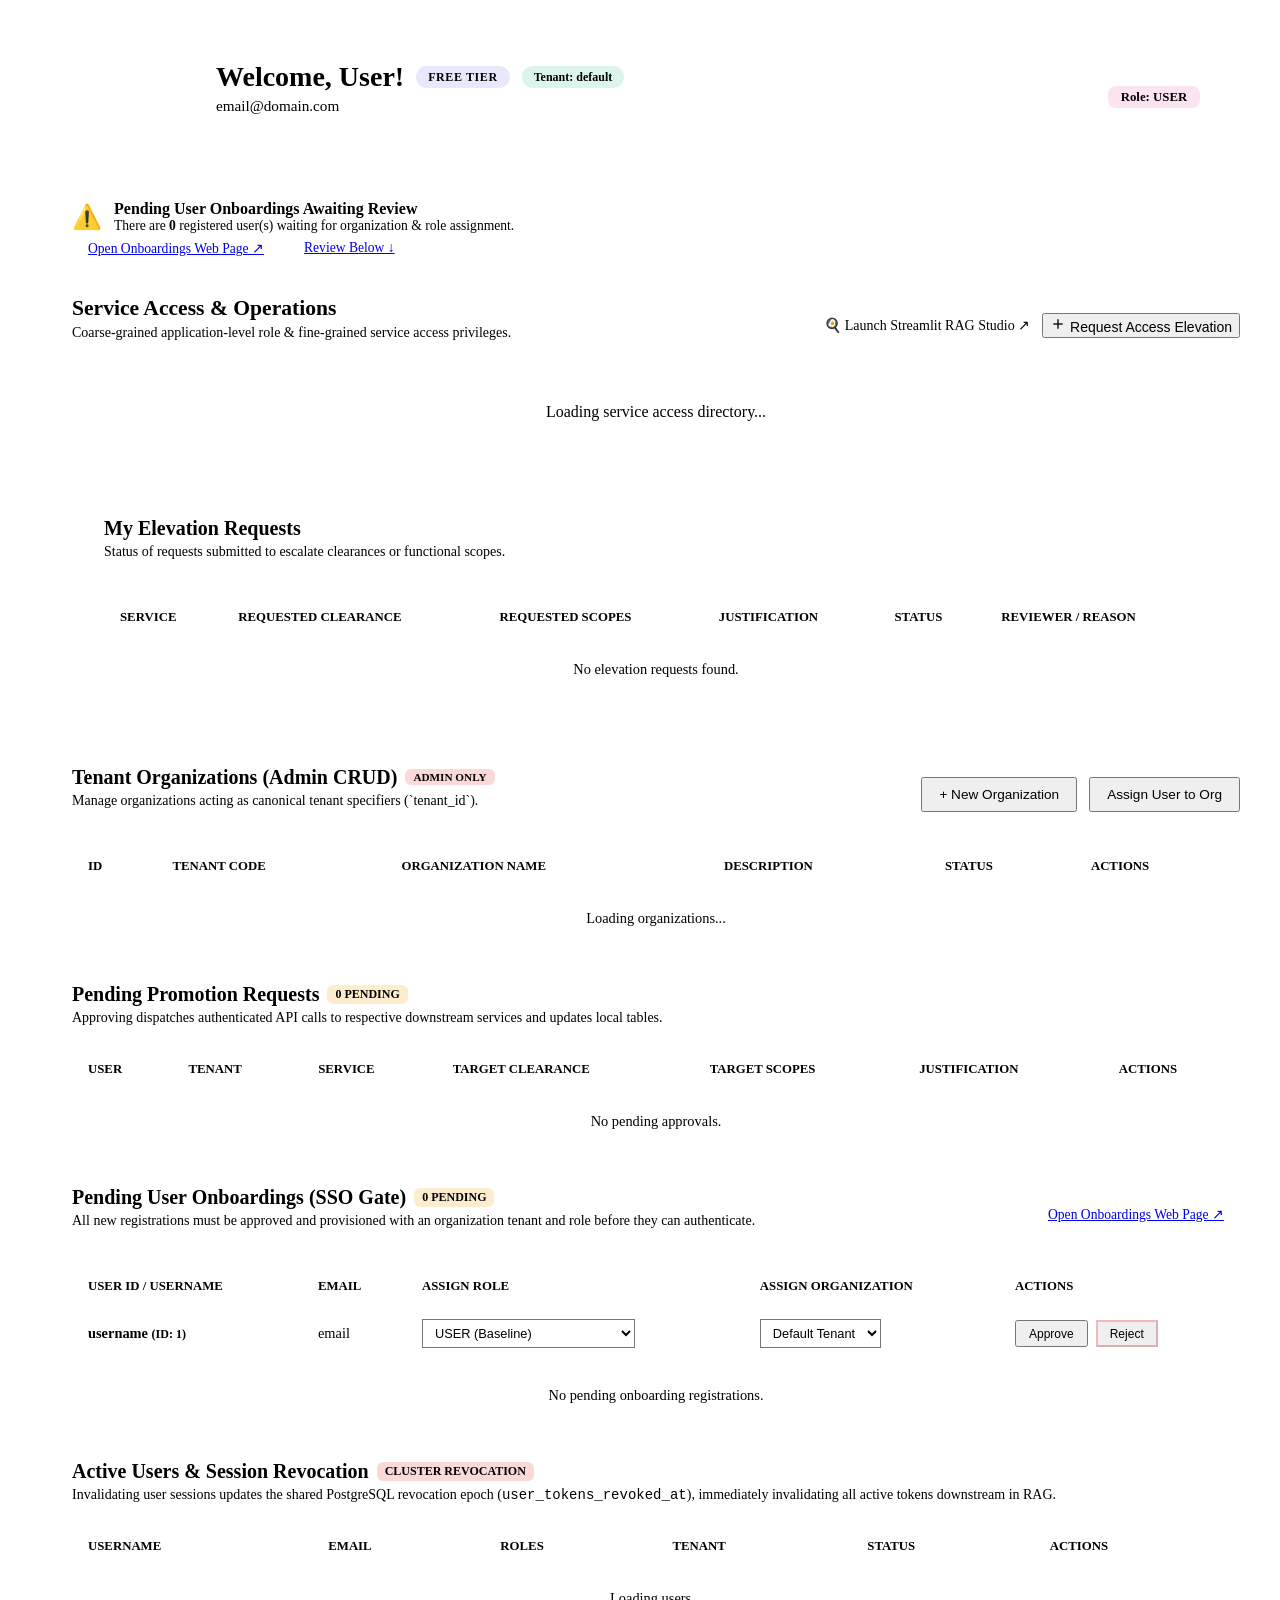
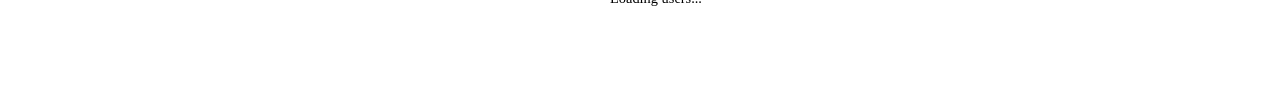
==== commit 824f5a92: "feat: add shared token revocation repository and admin onboarding feature with views and tests" ====
--- a/auth-service/src/main/resources/templates/dashboard.html
+++ b/auth-service/src/main/resources/templates/dashboard.html
@@ -18,32 +18,58 @@
                 <div style="display: flex; align-items: center; gap: 1.5rem;">
                     <div
                         style="width: 80px; height: 80px; background: linear-gradient(135deg, var(--primary), var(--secondary)); border-radius: 20px; display: flex; align-items: center; justify-content: center; font-size: 2rem; font-weight: 700; color: white; box-shadow: var(--shadow-lg);">
-                        <span id="user-initial">?</span>
+                        <span id="user-initial" th:text="${profile != null && profile.username != null ? profile.username.substring(0, 1).toUpperCase() : (currentUser != null ? currentUser.username.substring(0, 1).toUpperCase() : '?')}">?</span>
                     </div>
                     <div>
                         <div style="display: flex; align-items: center; gap: 0.75rem; flex-wrap: wrap; margin-bottom: 0.25rem;">
                             <h1 style="font-size: 1.75rem; font-weight: 700; margin: 0;">Welcome, <span
-                                    id="display-username" class="text-gradient">Loading...</span>!</h1>
+                                    id="display-username" class="text-gradient" th:text="${profile != null && profile.username != null ? (profile.username.contains('@') ? profile.username.split('@')[0] : profile.username) : (currentUser != null ? currentUser.username : 'User')}">User</span>!</h1>
                             <span id="tier-badge" class="badge"
-                                style="background: rgba(99, 102, 241, 0.15); border: 1px solid var(--primary-light); color: var(--primary-light); padding: 0.2rem 0.75rem; border-radius: 9999px; font-size: 0.75rem; font-weight: 700; text-transform: uppercase; letter-spacing: 0.05em;">
+                                style="background: rgba(99, 102, 241, 0.15); border: 1px solid var(--primary-light); color: var(--primary-light); padding: 0.2rem 0.75rem; border-radius: 9999px; font-size: 0.75rem; font-weight: 700; text-transform: uppercase; letter-spacing: 0.05em;"
+                                th:text="${profile != null && profile.tier != null ? profile.tier.toUpperCase() + ' TIER' : 'FREE TIER'}">
                                 FREE TIER
                             </span>
                             <span id="tenant-badge" class="badge"
-                                style="background: rgba(16, 185, 129, 0.15); border: 1px solid var(--success); color: var(--success); padding: 0.2rem 0.75rem; border-radius: 9999px; font-size: 0.75rem; font-weight: 700;">
+                                style="background: rgba(16, 185, 129, 0.15); border: 1px solid var(--success); color: var(--success); padding: 0.2rem 0.75rem; border-radius: 9999px; font-size: 0.75rem; font-weight: 700;"
+                                th:text="${profile != null && profile.tenantId != null ? (profile.organizationName != null ? profile.organizationName + ' (' + profile.tenantId + ')' : 'Tenant: ' + profile.tenantId) : 'Tenant: default'}">
                                 Tenant: default
                             </span>
                         </div>
-                        <p id="user-email" style="color: var(--text-muted); font-size: 0.95rem; margin: 0;">email@domain.com</p>
+                        <p id="user-email" style="color: var(--text-muted); font-size: 0.95rem; margin: 0;"
+                           th:text="${profile != null && profile.email != null ? profile.email : (currentUser != null ? currentUser.email : 'No email on record')}">email@domain.com</p>
                     </div>
                 </div>
                 <div style="text-align: right;">
                     <p id="today-date" style="font-weight: 600; color: var(--text-main); margin-bottom: 0.25rem;"></p>
                     <span id="global-role-badge"
-                        style="background: rgba(236, 72, 153, 0.15); border: 1px solid var(--secondary); color: var(--secondary-light); padding: 0.25rem 0.8rem; border-radius: 8px; font-size: 0.8rem; font-weight: 600;">
+                        style="background: rgba(236, 72, 153, 0.15); border: 1px solid var(--secondary); color: var(--secondary-light); padding: 0.25rem 0.8rem; border-radius: 8px; font-size: 0.8rem; font-weight: 600;"
+                        th:text="${profile != null && profile.roles != null ? 'Role: ' + profile.roles.replace('ROLE_', '') : 'Role: USER'}">
                         Role: USER
                     </span>
                 </div>
             </section>
+
+            <!-- Admin Alert Banner: Pending Onboardings Awaiting Review -->
+            <div id="admin-onboarding-alert" class="glass animate-slide-up"
+                 th:style="${isAdmin and pendingOnboardingsCount != null and pendingOnboardingsCount > 0} ? 'padding: 1rem 1.5rem; border-radius: 16px; background: rgba(245, 158, 11, 0.1); border: 1px solid rgba(245, 158, 11, 0.3); display: flex; align-items: center; justify-content: space-between; flex-wrap: wrap; gap: 1rem;' : 'display: none;'">
+                <div style="display: flex; align-items: center; gap: 0.75rem;">
+                    <span style="font-size: 1.5rem;">⚠️</span>
+                    <div>
+                        <strong style="color: var(--warning);">Pending User Onboardings Awaiting Review</strong>
+                        <p style="margin: 0; font-size: 0.85rem; color: var(--text-muted);">
+                            There are <span id="alert-onboardings-count" style="font-weight: bold; color: var(--text-main);" th:text="${pendingOnboardingsCount != null ? pendingOnboardingsCount : 0}">0</span> registered user(s) waiting for organization & role assignment.
+                        </p>
+                    </div>
+                </div>
+                <div style="display: flex; gap: 0.5rem;">
+                    <a href="/onboarding" class="btn btn-primary" style="font-size: 0.85rem; padding: 0.4rem 1rem;">
+                        Open Onboardings Web Page ↗
+                    </a>
+                    <a href="#admin-onboardings-section" class="btn btn-outline" style="font-size: 0.85rem; padding: 0.4rem 1rem;">
+                        Review Below ↓
+                    </a>
+                </div>
+            </div>
 
             <!-- Quick Service Access & Dynamic Launcher Grid -->
             <section id="services-section" class="animate-slide-up">
@@ -54,13 +80,18 @@
                             Coarse-grained application-level role & fine-grained service access privileges.
                         </p>
                     </div>
-                    <button onclick="openPromotionModal()" class="btn btn-primary" style="font-size: 0.875rem;">
-                        <svg width="16" height="16" viewBox="0 0 24 24" fill="none" stroke="currentColor" stroke-width="2">
-                            <line x1="12" y1="5" x2="12" y2="19"></line>
-                            <line x1="5" y1="12" x2="19" y2="12"></line>
-                        </svg>
-                        Request Access Elevation
-                    </button>
+                    <div style="display: flex; gap: 0.75rem; align-items: center; flex-wrap: wrap;">
+                        <a href="http://localhost:8501" target="_blank" class="btn btn-outline" style="font-size: 0.875rem; border-color: var(--primary-light); color: var(--primary-light); text-decoration: none;">
+                            🍳 Launch Streamlit RAG Studio ↗
+                        </a>
+                        <button onclick="openPromotionModal()" class="btn btn-primary" style="font-size: 0.875rem;">
+                            <svg width="16" height="16" viewBox="0 0 24 24" fill="none" stroke="currentColor" stroke-width="2">
+                                <line x1="12" y1="5" x2="12" y2="19"></line>
+                                <line x1="5" y1="12" x2="19" y2="12"></line>
+                            </svg>
+                            Request Access Elevation
+                        </button>
+                    </div>
                 </div>
 
                 <!-- Dynamic Service Cards Container -->
@@ -107,7 +138,8 @@
             </section>
 
             <!-- Admin Section: Organization & Tenant Management (Admins Only) -->
-            <section id="admin-org-section" class="glass animate-slide-up" style="padding: 2rem; border-radius: 24px; display: none;">
+            <section id="admin-org-section" class="glass animate-slide-up"
+                     th:style="${isAdmin} ? 'padding: 2rem; border-radius: 24px;' : 'padding: 2rem; border-radius: 24px; display: none;'">
                 <div style="display: flex; align-items: center; justify-content: space-between; margin-bottom: 1.5rem; flex-wrap: wrap; gap: 1rem;">
                     <div>
                         <div style="display: flex; align-items: center; gap: 0.5rem;">
@@ -152,7 +184,8 @@
             </section>
 
             <!-- Admin Section: Pending Access Promotion Approvals (Admins Only) -->
-            <section id="admin-approvals-section" class="glass animate-slide-up" style="padding: 2rem; border-radius: 24px; display: none;">
+            <section id="admin-approvals-section" class="glass animate-slide-up"
+                     th:style="${isAdmin} ? 'padding: 2rem; border-radius: 24px;' : 'padding: 2rem; border-radius: 24px; display: none;'">
                 <div style="margin-bottom: 1.5rem;">
                     <div style="display: flex; align-items: center; gap: 0.5rem;">
                         <h3 style="font-size: 1.25rem; font-weight: 700; margin: 0;">Pending Promotion Requests</h3>
@@ -186,6 +219,116 @@
                     </table>
                 </div>
             </section>
+
+            <!-- Admin Section: Pending User Onboardings (SSO Gate) -->
+            <section id="admin-onboardings-section" class="glass animate-slide-up"
+                     th:style="${isAdmin} ? 'padding: 2rem; border-radius: 24px;' : 'padding: 2rem; border-radius: 24px; display: none;'">
+                <div style="display: flex; align-items: center; justify-content: space-between; margin-bottom: 1.5rem; flex-wrap: wrap; gap: 1rem;">
+                    <div>
+                        <div style="display: flex; align-items: center; gap: 0.5rem;">
+                            <h3 style="font-size: 1.25rem; font-weight: 700; margin: 0;">Pending User Onboardings (SSO Gate)</h3>
+                            <span id="pending-onboardings-count-badge" class="badge" style="background: rgba(245, 158, 11, 0.2); color: var(--warning); font-size: 0.75rem; padding: 2px 8px; border-radius: 6px; font-weight: 700;"
+                                  th:text="${(pendingOnboardingsCount != null ? pendingOnboardingsCount : 0) + ' PENDING'}">
+                                0 PENDING
+                            </span>
+                        </div>
+                        <p style="color: var(--text-muted); font-size: 0.875rem; margin-top: 0.25rem;">
+                            All new registrations must be approved and provisioned with an organization tenant and role before they can authenticate.
+                        </p>
+                    </div>
+                    <a href="/onboarding" class="btn btn-outline" style="font-size: 0.85rem; padding: 0.4rem 1rem;">
+                        Open Onboardings Web Page ↗
+                    </a>
+                </div>
+
+                <div style="overflow-x: auto;">
+                    <table style="width: 100%; border-collapse: collapse; text-align: left; font-size: 0.9rem;">
+                        <thead>
+                            <tr style="border-bottom: 1px solid var(--glass-border); color: var(--text-muted); font-size: 0.8rem; text-transform: uppercase;">
+                                <th style="padding: 0.75rem 1rem;">User ID / Username</th>
+                                <th style="padding: 0.75rem 1rem;">Email</th>
+                                <th style="padding: 0.75rem 1rem;">Assign Role</th>
+                                <th style="padding: 0.75rem 1rem;">Assign Organization</th>
+                                <th style="padding: 0.75rem 1rem;">Actions</th>
+                            </tr>
+                        </thead>
+                        <tbody id="admin-onboardings-table-body">
+                            <th:block th:if="${pendingOnboardings != null and !pendingOnboardings.isEmpty()}">
+                                <tr th:each="u : ${pendingOnboardings}" th:id="'dash-onboard-' + ${u.id}" style="border-bottom: 1px solid rgba(255,255,255,0.03);">
+                                    <td style="padding: 0.85rem 1rem; font-weight: 600;">
+                                        <span th:text="${u.username}">username</span>
+                                        <span style="font-size: 0.75rem; color: var(--text-dim);" th:text="'(ID: ' + ${u.id} + ')'">(ID: 1)</span>
+                                    </td>
+                                    <td style="padding: 0.85rem 1rem; color: var(--text-muted);" th:text="${u.email}">email</td>
+                                    <td style="padding: 0.85rem 1rem;">
+                                        <select th:id="'onboard-role-' + ${u.id}" class="auth-input" style="padding: 0.3rem 0.5rem; font-size: 0.8rem; width: auto; background: rgba(255,255,255,0.05);">
+                                            <option value="USER">USER (Baseline)</option>
+                                            <option value="MODERATOR">MODERATOR (Ingestion Mod)</option>
+                                            <option value="ADMIN">ADMIN</option>
+                                        </select>
+                                    </td>
+                                    <td style="padding: 0.85rem 1rem;">
+                                        <select th:id="'onboard-org-' + ${u.id}" class="auth-input" style="padding: 0.3rem 0.5rem; font-size: 0.8rem; width: auto; background: rgba(255,255,255,0.05);">
+                                            <option value="default">Default Tenant</option>
+                                        </select>
+                                    </td>
+                                    <td style="padding: 0.85rem 1rem;">
+                                        <div style="display: flex; gap: 0.5rem;">
+                                            <button th:onclick="'approveOnboarding(' + ${u.id} + ')'" class="btn btn-primary" style="padding: 0.3rem 0.75rem; font-size: 0.75rem;">
+                                                Approve
+                                            </button>
+                                            <button th:onclick="'rejectOnboarding(' + ${u.id} + ')'" class="btn btn-outline" style="padding: 0.3rem 0.75rem; font-size: 0.75rem; color: var(--danger); border-color: rgba(239,68,68,0.3);">
+                                                Reject
+                                            </button>
+                                        </div>
+                                    </td>
+                                </tr>
+                            </th:block>
+                            <tr th:if="${pendingOnboardings == null or pendingOnboardings.isEmpty()}">
+                                <td colspan="5" style="padding: 1.5rem 1rem; text-align: center; color: var(--text-dim);">
+                                    No pending onboarding registrations.
+                                </td>
+                            </tr>
+                        </tbody>
+                    </table>
+                </div>
+            </section>
+
+            <!-- Admin Section: Active Users & Token Invalidation (Admins Only) -->
+            <section id="admin-users-section" class="glass animate-slide-up"
+                     th:style="${isAdmin} ? 'padding: 2rem; border-radius: 24px;' : 'padding: 2rem; border-radius: 24px; display: none;'">
+                <div style="margin-bottom: 1.5rem;">
+                    <div style="display: flex; align-items: center; gap: 0.5rem;">
+                        <h3 style="font-size: 1.25rem; font-weight: 700; margin: 0;">Active Users & Session Revocation</h3>
+                        <span class="badge" style="background: rgba(239, 68, 68, 0.2); color: var(--danger); font-size: 0.75rem; padding: 2px 8px; border-radius: 6px; font-weight: 700;">CLUSTER REVOCATION</span>
+                    </div>
+                    <p style="color: var(--text-muted); font-size: 0.875rem; margin-top: 0.25rem;">
+                        Invalidating user sessions updates the shared PostgreSQL revocation epoch (<code>user_tokens_revoked_at</code>), immediately invalidating all active tokens downstream in RAG.
+                    </p>
+                </div>
+
+                <div style="overflow-x: auto;">
+                    <table style="width: 100%; border-collapse: collapse; text-align: left; font-size: 0.9rem;">
+                        <thead>
+                            <tr style="border-bottom: 1px solid var(--glass-border); color: var(--text-muted); font-size: 0.8rem; text-transform: uppercase;">
+                                <th style="padding: 0.75rem 1rem;">Username</th>
+                                <th style="padding: 0.75rem 1rem;">Email</th>
+                                <th style="padding: 0.75rem 1rem;">Roles</th>
+                                <th style="padding: 0.75rem 1rem;">Tenant</th>
+                                <th style="padding: 0.75rem 1rem;">Status</th>
+                                <th style="padding: 0.75rem 1rem;">Actions</th>
+                            </tr>
+                        </thead>
+                        <tbody id="admin-users-table-body">
+                            <tr>
+                                <td colspan="6" style="padding: 1.5rem 1rem; text-align: center; color: var(--text-dim);">
+                                    Loading users...
+                                </td>
+                            </tr>
+                        </tbody>
+                    </table>
+                </div>
+            </section>
         </main>
     </div>
 
@@ -328,11 +471,37 @@
                             <input type="text" id="modal-doc-title" class="auth-input" placeholder="e.g. Classic Vanilla Creme Brulee" required>
                         </div>
                     </div>
-                    <div class="input-group">
+                    <div style="display: grid; grid-template-columns: 1fr 1fr; gap: 1rem; margin-top: 0.5rem;">
+                        <div class="input-group">
+                            <label class="input-label">Target Domain</label>
+                            <select id="modal-doc-domain" class="auth-input" style="width: 100%; cursor: pointer;" onchange="onModalDomainChange()">
+                                <option value="recipes_culinary">recipes_culinary</option>
+                                <option value="appliances_troubleshooting">appliances_troubleshooting</option>
+                                <option value="home_decor_design">home_decor_design</option>
+                                <option value="cleaning_maintenance">cleaning_maintenance</option>
+                                <option value="academia_research">academia_research</option>
+                                <option value="general_home" selected>general_home</option>
+                                <option value="kitchenware">kitchenware</option>
+                                <option value="__custom__">➕ Other / Add Custom Domain...</option>
+                            </select>
+                        </div>
+                        <div class="input-group" id="modal-custom-domain-container" style="display: none;">
+                            <label class="input-label">New Custom Domain (Strict Grammar Checked)</label>
+                            <input type="text" id="modal-custom-domain" class="auth-input" placeholder="e.g. artisan_bakery or Beverage Mixology">
+                            <div id="modal-domain-feedback" style="font-size: 0.75rem; margin-top: 4px; display: none;"></div>
+                        </div>
+                    </div>
+                    <div class="input-group" style="margin-top: 0.5rem;">
                         <label class="input-label">Content / Markdown</label>
                         <textarea id="modal-doc-content" class="auth-input" rows="3" placeholder="Enter culinary content..." required></textarea>
                     </div>
-                    <div style="display: flex; justify-content: flex-end;">
+                    <div class="input-group" style="margin-top: 0.5rem; display: flex; align-items: center; gap: 0.5rem;">
+                        <input type="checkbox" id="modal-wait-for-summary" style="cursor: pointer; width: 16px; height: 16px;">
+                        <label for="modal-wait-for-summary" style="font-size: 0.85rem; cursor: pointer; color: var(--text-muted); margin: 0;">
+                            Wait for 3-Tier Summary (Unchecked = Instant Async Indexing)
+                        </label>
+                    </div>
+                    <div style="display: flex; justify-content: flex-end; margin-top: 0.75rem;">
                         <button type="submit" class="btn btn-primary" style="font-size: 0.85rem; padding: 0.5rem 1.25rem;">Submit Ingestion</button>
                     </div>
                 </form>
@@ -421,9 +590,14 @@
                         if (isAdminUser) {
                             $("#admin-org-section").show();
                             $("#admin-approvals-section").show();
+                            $("#admin-onboardings-section").show();
+                            $("#admin-users-section").show();
                             $("#nav-admin-orgs").show();
+                            $("#nav-admin-onboardings").show();
                             loadOrganizations();
                             loadAdminPendingApprovals();
+                            loadPendingOnboardings();
+                            loadAllAdminUsers();
                         }
                     }
                 },
@@ -577,18 +751,20 @@
             });
         }
 
+        let globalOrganizations = [];
         function loadOrganizations() {
             $.ajax({
                 url: "/api/v1/admin/organizations",
                 method: "GET",
                 success: function (res) {
+                    globalOrganizations = res.payload || [];
                     const tbody = $("#orgs-table-body");
                     tbody.empty();
-                    if (!res.payload || res.payload.length === 0) {
+                    if (!globalOrganizations || globalOrganizations.length === 0) {
                         tbody.html('<tr><td colspan="6" style="padding: 1.5rem 1rem; text-align: center; color: var(--text-dim);">No organizations registered.</td></tr>');
                         return;
                     }
-                    res.payload.forEach(org => {
+                    globalOrganizations.forEach(org => {
                         let row = `
                         <tr style="border-bottom: 1px solid rgba(255,255,255,0.03);">
                             <td style="padding: 0.85rem 1rem; color: var(--text-dim);">${org.id}</td>
@@ -653,15 +829,206 @@
             });
         }
 
+        function loadPendingOnboardings() {
+            $.ajax({
+                url: "/api/v1/admin/onboardings/pending",
+                method: "GET",
+                success: function (res) {
+                    const tbody = $("#admin-onboardings-table-body");
+                    tbody.empty();
+                    const pendingUsers = res.payload || [];
+                    $("#pending-onboardings-count-badge").text(pendingUsers.length + " PENDING");
+
+                    if (pendingUsers.length > 0) {
+                        $("#nav-pending-onboardings-badge").text(pendingUsers.length).show();
+                        $("#admin-onboarding-alert").show();
+                        $("#alert-onboardings-count").text(pendingUsers.length);
+                    } else {
+                        $("#nav-pending-onboardings-badge").hide();
+                        $("#admin-onboarding-alert").hide();
+                    }
+
+                    if (pendingUsers.length === 0) {
+                        tbody.html('<tr><td colspan="5" style="padding: 1.5rem 1rem; text-align: center; color: var(--text-dim);">No pending onboarding registrations.</td></tr>');
+                        return;
+                    }
+
+                    const orgOptions = (globalOrganizations.length > 0)
+                        ? globalOrganizations.map(o => `<option value="${o.code}">${o.name} (${o.code})</option>`).join("")
+                        : '<option value="default">Default Tenant</option>';
+
+                    pendingUsers.forEach(u => {
+                        let row = `
+                        <tr style="border-bottom: 1px solid rgba(255,255,255,0.03);">
+                            <td style="padding: 0.85rem 1rem; font-weight: 600;">
+                                ${u.username} <span style="font-size: 0.75rem; color: var(--text-dim);">(ID: ${u.id})</span>
+                            </td>
+                            <td style="padding: 0.85rem 1rem; color: var(--text-muted);">${u.email}</td>
+                            <td style="padding: 0.85rem 1rem;">
+                                <select id="onboard-role-${u.id}" class="auth-input" style="padding: 0.3rem 0.5rem; font-size: 0.8rem; width: auto; background: rgba(255,255,255,0.05);">
+                                    <option value="USER">USER (Baseline)</option>
+                                    <option value="MODERATOR">MODERATOR (Ingestion Mod)</option>
+                                    <option value="ADMIN">ADMIN</option>
+                                </select>
+                            </td>
+                            <td style="padding: 0.85rem 1rem;">
+                                <select id="onboard-org-${u.id}" class="auth-input" style="padding: 0.3rem 0.5rem; font-size: 0.8rem; width: auto; background: rgba(255,255,255,0.05);">
+                                    ${orgOptions}
+                                </select>
+                            </td>
+                            <td style="padding: 0.85rem 1rem;">
+                                <div style="display: flex; gap: 0.5rem;">
+                                    <button onclick="approveOnboarding(${u.id})" class="btn btn-primary" style="padding: 0.3rem 0.75rem; font-size: 0.75rem;">
+                                        Approve
+                                    </button>
+                                    <button onclick="rejectOnboarding(${u.id})" class="btn btn-outline" style="padding: 0.3rem 0.75rem; font-size: 0.75rem; color: var(--danger); border-color: rgba(239,68,68,0.3);">
+                                        Reject
+                                    </button>
+                                </div>
+                            </td>
+                        </tr>`;
+                        tbody.append(row);
+                    });
+                }
+            });
+        }
+
+        function approveOnboarding(userId) {
+            const role = $(`#onboard-role-${userId}`).val();
+            const orgCode = $(`#onboard-org-${userId}`).val();
+            $.ajax({
+                url: `/api/v1/admin/onboardings/${userId}/approve`,
+                method: "POST",
+                contentType: "application/json",
+                data: JSON.stringify({ role: role, organizationCode: orgCode }),
+                success: function (res) {
+                    alert(res.message);
+                    loadPendingOnboardings();
+                    loadAllAdminUsers();
+                },
+                error: function (xhr) {
+                    alert("Failed to approve onboarding: " + (xhr.responseJSON ? xhr.responseJSON.message : "Error"));
+                }
+            });
+        }
+
+        function rejectOnboarding(userId) {
+            if (!confirm("Reject and remove this registration?")) return;
+            $.ajax({
+                url: `/api/v1/admin/onboardings/${userId}/reject`,
+                method: "POST",
+                success: function (res) {
+                    alert(res.message);
+                    loadPendingOnboardings();
+                },
+                error: function (xhr) {
+                    alert("Failed to reject onboarding: " + (xhr.responseJSON ? xhr.responseJSON.message : "Error"));
+                }
+            });
+        }
+
+        function loadAllAdminUsers() {
+            $.ajax({
+                url: "/api/v1/admin/users",
+                method: "GET",
+                success: function (res) {
+                    const tbody = $("#admin-users-table-body");
+                    tbody.empty();
+                    const users = res.payload || [];
+
+                    if (users.length === 0) {
+                        tbody.html('<tr><td colspan="6" style="padding: 1.5rem 1rem; text-align: center; color: var(--text-dim);">No users registered.</td></tr>');
+                        return;
+                    }
+
+                    users.forEach(u => {
+                        const rolesStr = (u.roles || []).join(", ");
+                        let row = `
+                        <tr style="border-bottom: 1px solid rgba(255,255,255,0.03);">
+                            <td style="padding: 0.85rem 1rem; font-weight: 600;">${u.username}</td>
+                            <td style="padding: 0.85rem 1rem; color: var(--text-muted);">${u.email}</td>
+                            <td style="padding: 0.85rem 1rem;"><code style="font-size: 0.8rem;">${rolesStr}</code></td>
+                            <td style="padding: 0.85rem 1rem;"><code style="color: var(--primary-light);">${u.tenantId || "default"}</code></td>
+                            <td style="padding: 0.85rem 1rem;">
+                                <span style="color: ${u.enabled ? "var(--success)" : "var(--warning)"}; font-weight: 700; font-size: 0.8rem;">
+                                    ${u.enabled ? "ENABLED" : "PENDING"}
+                                </span>
+                            </td>
+                            <td style="padding: 0.85rem 1rem;">
+                                <button onclick="invalidateUserTokens('${u.username}')" class="btn btn-outline" style="padding: 0.25rem 0.6rem; font-size: 0.75rem; color: var(--danger); border-color: rgba(239,68,68,0.3);" title="Record revocation epoch in rag_pg">
+                                    🚨 Invalidate RAG Tokens
+                                </button>
+                            </td>
+                        </tr>`;
+                        tbody.append(row);
+                    });
+                }
+            });
+        }
+
+        function invalidateUserTokens(username) {
+            if (!confirm(`Are you sure you want to invalidate all sessions for '${username}'? Any older JWT tokens will be rejected cluster-wide in RAG.`)) {
+                return;
+            }
+            $.ajax({
+                url: `/api/v1/admin/users/${encodeURIComponent(username)}/invalidate`,
+                method: "POST",
+                success: function (res) {
+                    alert("Cluster-wide session revocation recorded for: " + username);
+                    loadAllAdminUsers();
+                },
+                error: function (xhr) {
+                    alert("Failed to invalidate session: " + (xhr.responseJSON ? xhr.responseJSON.message : "Error"));
+                }
+            });
+        }
+
+        function switchActiveTenant(tenantId) {
+            if (!tenantId) return;
+            $.ajax({
+                url: "/api/v1/auth/switch-tenant",
+                method: "POST",
+                contentType: "application/json",
+                data: JSON.stringify({ tenantId: tenantId }),
+                success: function (res) {
+                    if (res.payload && res.payload.accessToken) {
+                        alert("Active tenant switched to: " + tenantId);
+                        loadUnifiedProfile();
+                    }
+                },
+                error: function (xhr) {
+                    alert("Failed to switch tenant: " + (xhr.responseJSON ? xhr.responseJSON.message : "Error"));
+                }
+            });
+        }
+
         // Modal Controls
-        function openPromotionModal() { $("#elevation-modal").css("display", "flex"); }
-        function closePromotionModal() { $("#elevation-modal").hide(); }
-
-        function openCreateOrgModal() { $("#create-org-modal").css("display", "flex"); }
-        function closeCreateOrgModal() { $("#create-org-modal").hide(); }
-
-        function openAssignUserModal() { $("#assign-user-modal").css("display", "flex"); }
-        function closeAssignUserModal() { $("#assign-user-modal").hide(); }
+        function openPromotionModal() {
+            const m = document.getElementById("elevation-modal");
+            if (m) m.style.display = "flex";
+        }
+        function closePromotionModal() {
+            const m = document.getElementById("elevation-modal");
+            if (m) m.style.display = "none";
+        }
+
+        function openCreateOrgModal() {
+            const m = document.getElementById("create-org-modal");
+            if (m) m.style.display = "flex";
+        }
+        function closeCreateOrgModal() {
+            const m = document.getElementById("create-org-modal");
+            if (m) m.style.display = "none";
+        }
+
+        function openAssignUserModal() {
+            const m = document.getElementById("assign-user-modal");
+            if (m) m.style.display = "flex";
+        }
+        function closeAssignUserModal() {
+            const m = document.getElementById("assign-user-modal");
+            if (m) m.style.display = "none";
+        }
 
         // Form Handlers
         function submitPromotionRequest() {
@@ -775,11 +1142,7 @@
         }
 
         function launchRagQuery() {
-            // Interactive quick modal or redirect
-            let query = prompt("Enter culinary knowledge query for Kitchome RAG (or leave blank to open API/Streamlit console):");
-            if (query !== null && query.trim().length > 0) {
-                alert("Query received: "" + query + ""\n\nDispatching to downstream RAG query engine...");
-            }
+            window.open("http://localhost:8501", "_blank");
         }
 
         function launchIngestion() {
@@ -787,12 +1150,50 @@
         }
 
         function openIngestionModal() {
-            $("#ingestion-history-modal").css("display", "flex");
+            const m = document.getElementById("ingestion-history-modal");
+            if (m) m.style.display = "flex";
+            loadModalDomains();
             loadModalIngestionHistory();
         }
 
         function closeIngestionModal() {
-            $("#ingestion-history-modal").hide();
+            const m = document.getElementById("ingestion-history-modal");
+            if (m) m.style.display = "none";
+        }
+
+        function onModalDomainChange() {
+            const val = $("#modal-doc-domain").val();
+            if (val === "__custom__") {
+                $("#modal-custom-domain-container").show();
+                $("#modal-custom-domain").focus();
+            } else {
+                $("#modal-custom-domain-container").hide();
+                $("#modal-domain-feedback").hide().text("");
+            }
+        }
+
+        function loadModalDomains() {
+            $.ajax({
+                url: "http://localhost:8000/api/v1/domains",
+                method: "GET",
+                xhrFields: { withCredentials: true },
+                success: function (data) {
+                    if (data && data.domains && Array.isArray(data.domains)) {
+                        const select = $("#modal-doc-domain");
+                        const currentVal = select.val() || "general_home";
+                        select.empty();
+                        data.domains.forEach(d => {
+                            select.append(`<option value="${d}">${d}</option>`);
+                        });
+                        select.append('<option value="__custom__">➕ Other / Add Custom Domain...</option>');
+                        if (data.domains.includes(currentVal) || currentVal === "__custom__") {
+                            select.val(currentVal);
+                        } else {
+                            select.val("general_home");
+                        }
+                    }
+                }
+            });
         }
 
         function loadModalIngestionHistory() {
@@ -858,13 +1259,26 @@
 
         $("#quick-ingest-form").on("submit", function (e) {
             e.preventDefault();
+            const selectedDomain = $("#modal-doc-domain").val();
+            const customVal = ($("#modal-custom-domain").val() || "").trim();
+
+            let targetDomain = selectedDomain;
+            if (selectedDomain === "__custom__" || customVal.length > 0) {
+                if (!customVal) {
+                    alert("Please enter a custom domain name.");
+                    return;
+                }
+                targetDomain = customVal;
+            }
+
             const payload = {
                 document_id: $("#modal-doc-id").val(),
                 title: $("#modal-doc-title").val(),
                 content: $("#modal-doc-content").val(),
-                declared_domain: "general_home",
+                declared_domain: targetDomain,
                 access_tier: "free",
-                clearance_level: 1
+                clearance_level: 1,
+                wait_for_summary: $("#modal-wait-for-summary").is(":checked")
             };
             $.ajax({
                 url: "http://localhost:8000/api/v1/ingest",
@@ -873,14 +1287,18 @@
                 xhrFields: { withCredentials: true },
                 data: JSON.stringify(payload),
                 success: function () {
-                    alert("Document ingested successfully!");
+                    alert("Document ingested successfully into domain: " + targetDomain);
                     $("#modal-doc-id").val("");
                     $("#modal-doc-title").val("");
                     $("#modal-doc-content").val("");
+                    $("#modal-custom-domain").val("");
+                    $("#modal-custom-domain-container").hide();
+                    loadModalDomains();
                     loadModalIngestionHistory();
                 },
                 error: function (xhr) {
-                    alert("Ingestion error: " + (xhr.responseJSON ? xhr.responseJSON.detail : "Error"));
+                    const detail = xhr.responseJSON ? xhr.responseJSON.detail : "Error";
+                    alert("Ingestion error: " + (typeof detail === "object" ? JSON.stringify(detail) : detail));
                 }
             });
         });
